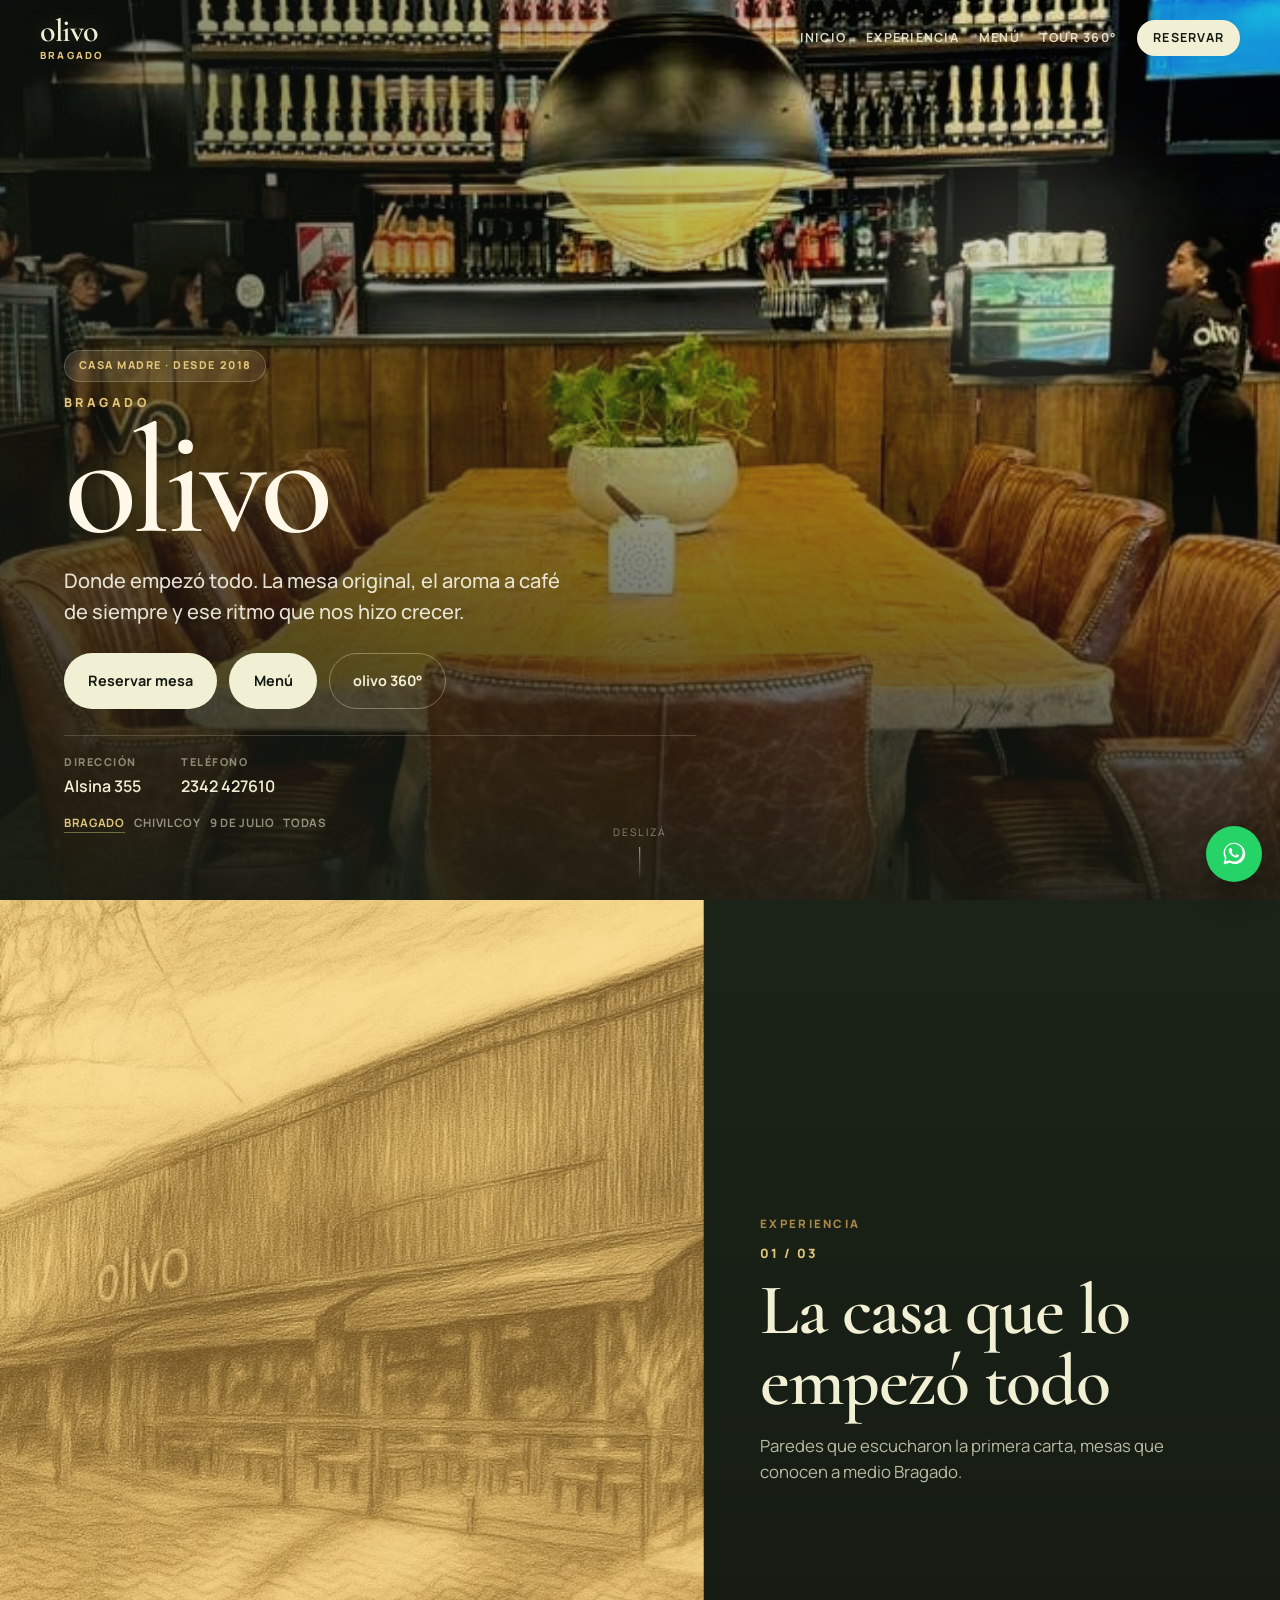
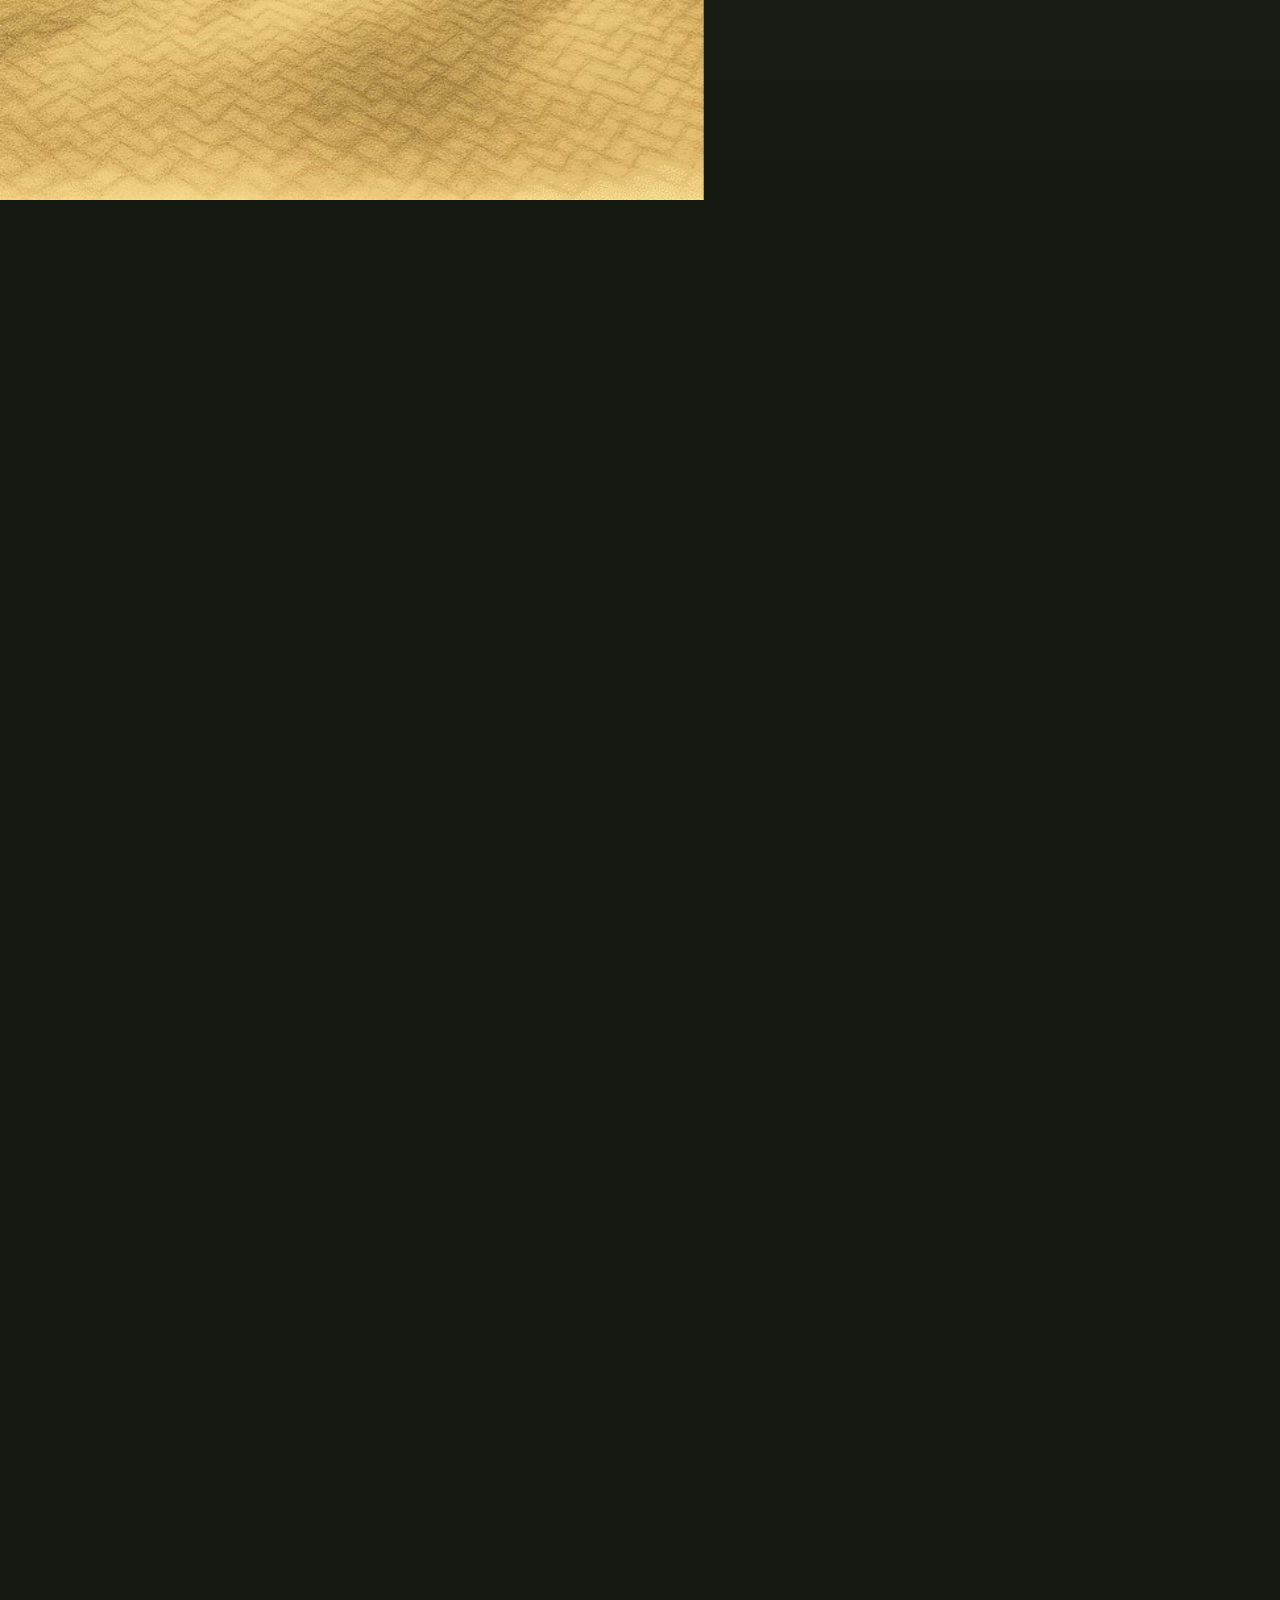
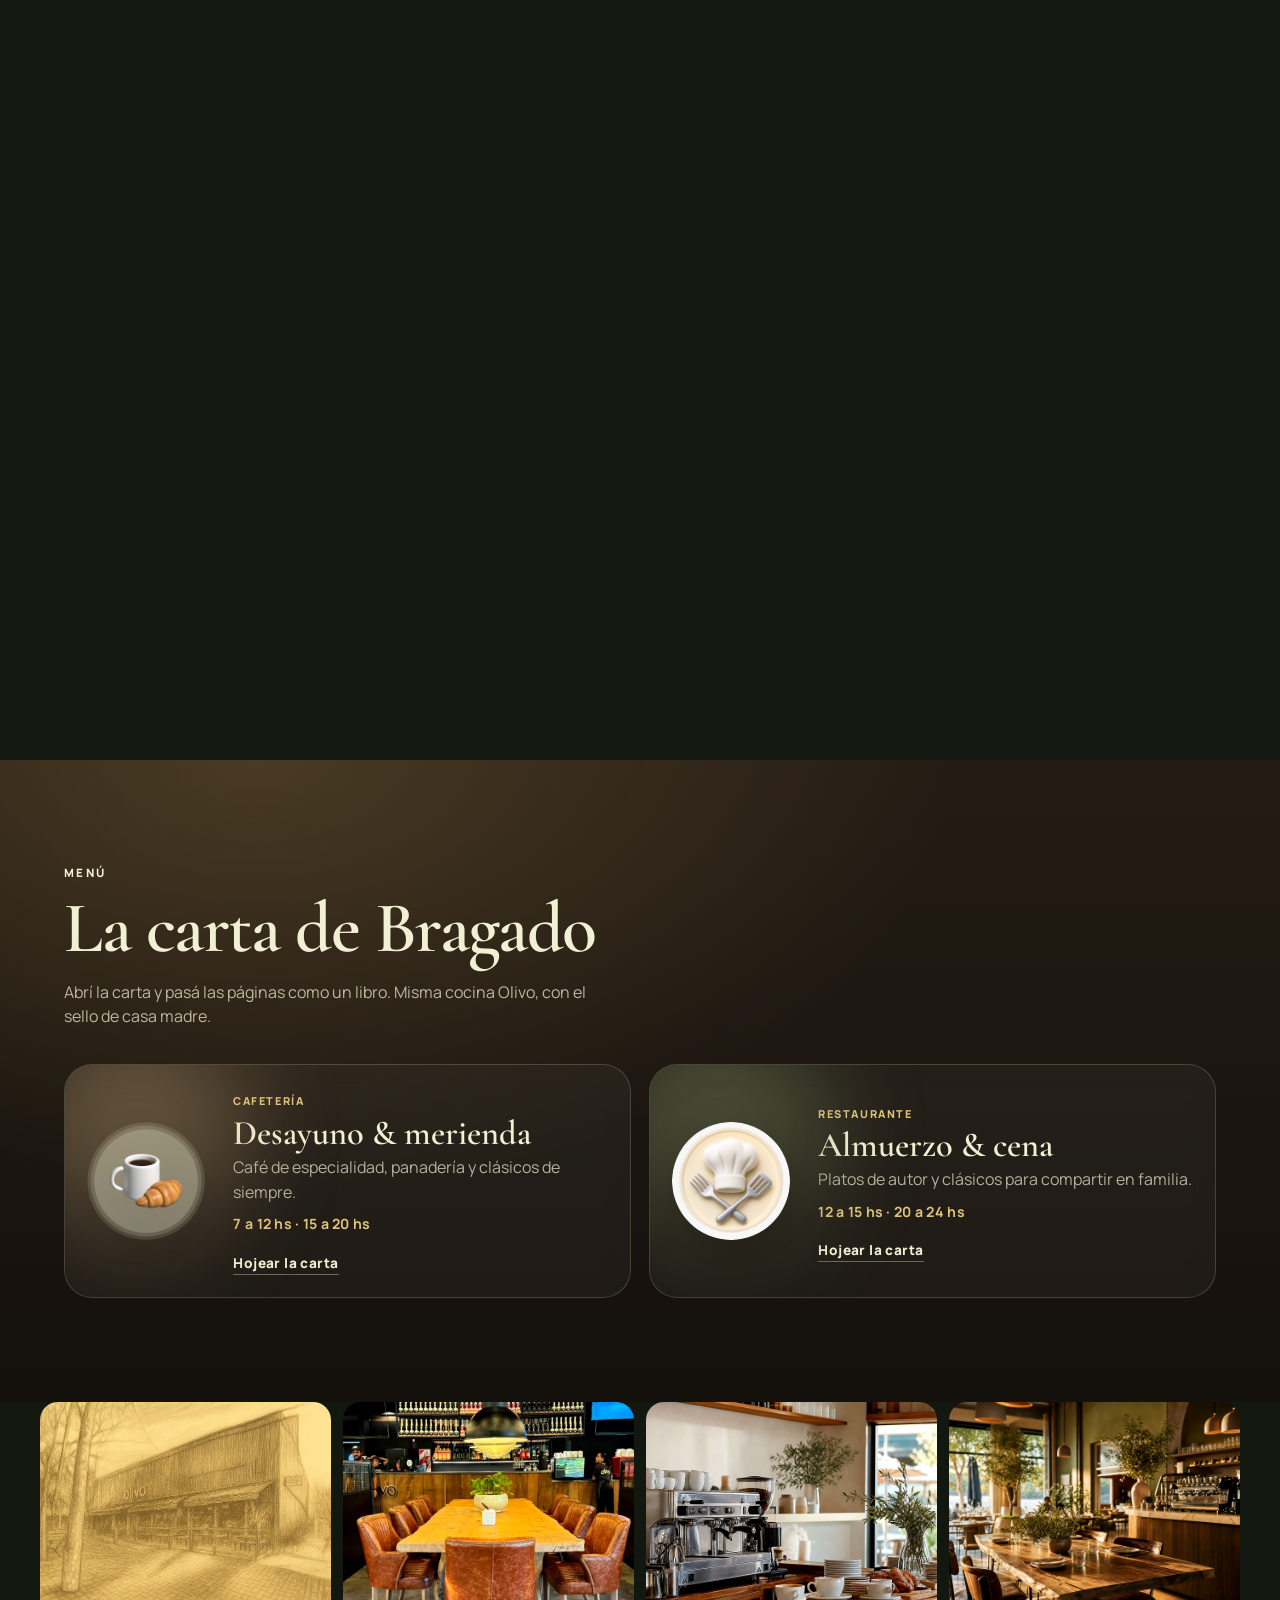
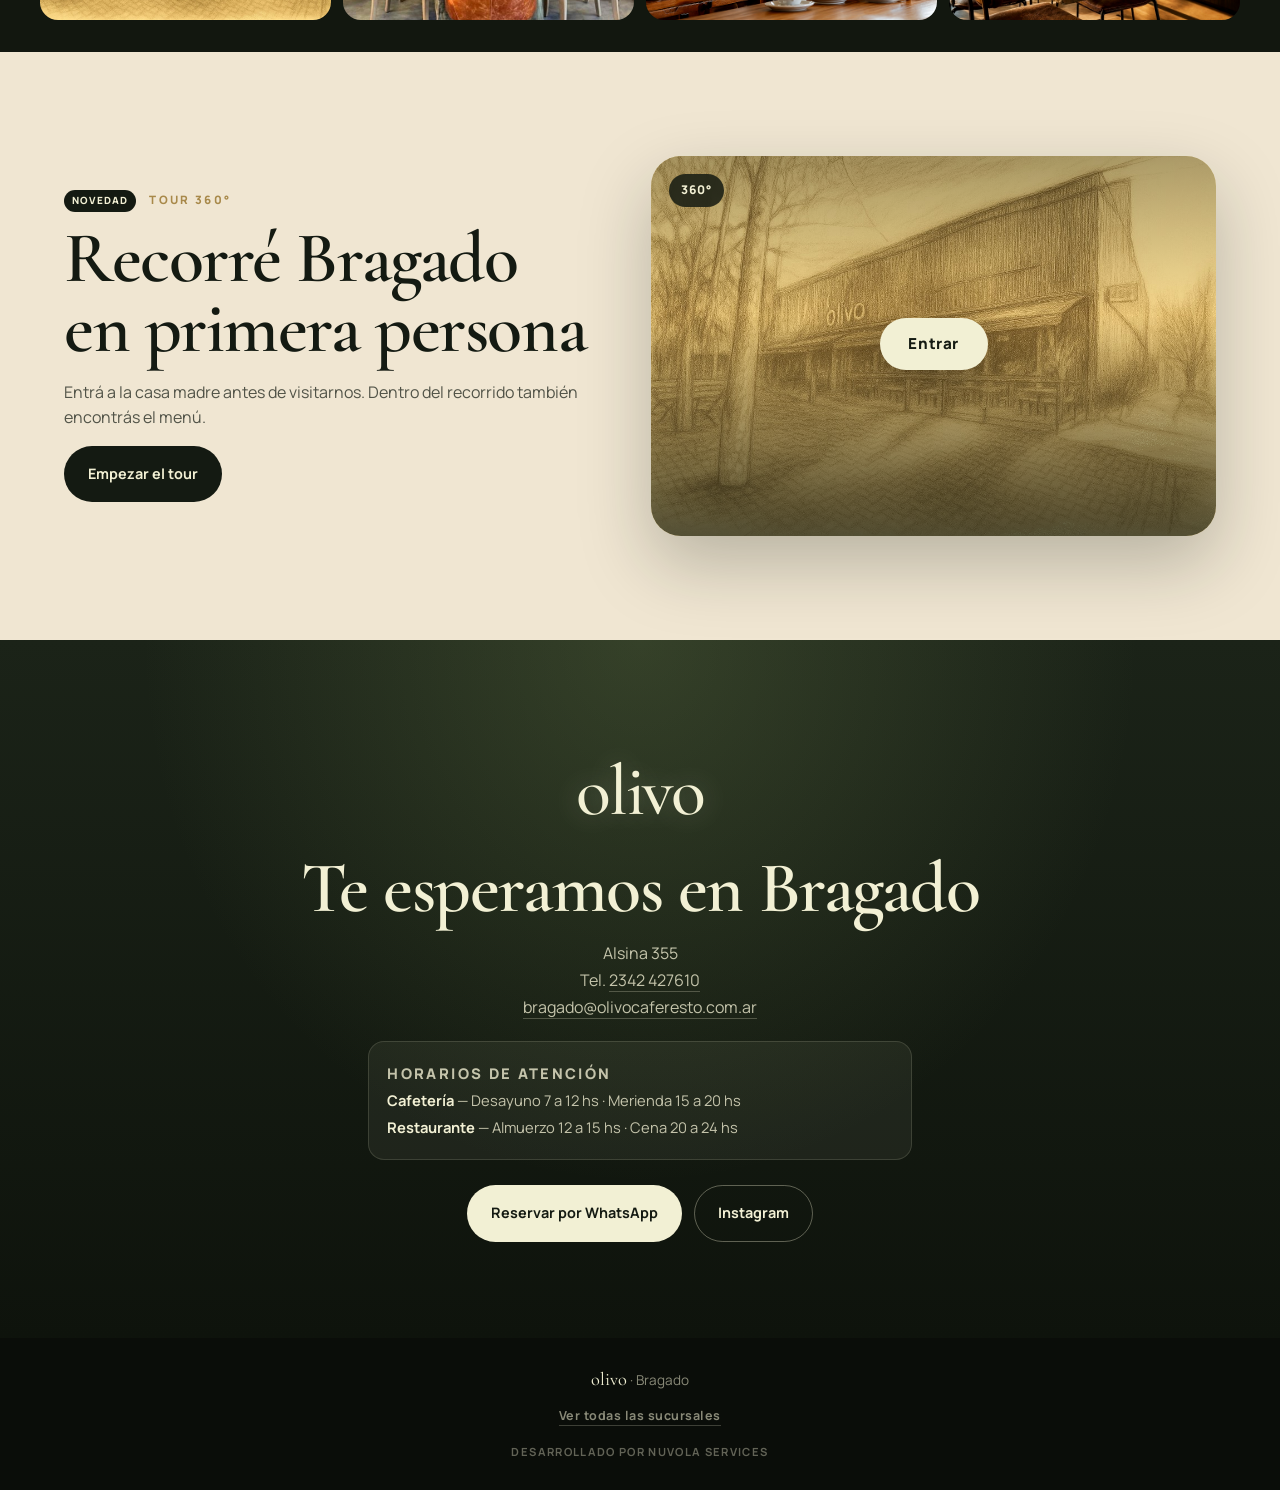
==== bragado/index.html @ ecdef757 "Fix menu loader and add multi-branch hub with distinct landings. Co-authored-by: Cursor <cursoragent" ====
<!DOCTYPE html>
<html lang="es">
<head>
  <meta charset="UTF-8" />
  <meta name="viewport" content="width=device-width, initial-scale=1.0" />
  <title>Olivo Café Resto · Bragado</title>
  <meta name="description" content="Olivo Café Resto en Bragado. Alsina 355. Donde empezó todo. Reservá tu mesa y conocé el local." />
  <meta name="theme-color" content="#14100c" />
  <link rel="icon" type="image/svg+xml" href="../assets/img/logo.svg" />
  <link rel="preconnect" href="https://fonts.googleapis.com" />
  <link rel="preconnect" href="https://fonts.gstatic.com" crossorigin />
  <link href="https://fonts.googleapis.com/css2?family=Cormorant+Garamond:ital,wght@0,500;0,600;0,700;1,500&family=Manrope:wght@400;500;600;700;800&display=swap" rel="stylesheet" />
  <link rel="stylesheet" href="../assets/css/styles.css" />
  <link rel="stylesheet" href="../assets/css/branch.css" />
</head>
<body class="theme-bragado">
  <div class="progress" id="scrollProgress" aria-hidden="true"><span></span></div>

  <header class="site-header" id="siteHeader">
    <a class="brand" href="#inicio" aria-label="Olivo Bragado">
      <span class="brand__word">olivo</span>
      <span class="brand__sub">Bragado</span>
    </a>
    <button class="nav-toggle" id="navToggle" type="button" aria-label="Abrir menú" aria-expanded="false">
      <span></span><span></span><span></span>
    </button>
    <nav class="site-nav" id="siteNav" aria-label="Principal">
      <a href="#inicio">Inicio</a>
      <a href="#experiencia">Experiencia</a>
      <a href="#menu">Menú</a>
      <a href="../vr/?autostart=1">Tour 360°</a>
      <a class="nav-cta" href="#reserva">Reservar</a>
    </nav>
  </header>

  <main>
    <section class="hero" id="inicio">
      <div class="hero__stage" data-parallax-root>
        <div class="hero__media" data-depth="0.1">
          <img src="../assets/img/interior.jpg" alt="Interior de Olivo Bragado" width="1536" height="1024" />
        </div>
        <div class="hero__veil"></div>
        <div class="hero__orb hero__orb--1" data-depth="0.28" aria-hidden="true"></div>
      </div>

      <div class="hero__content">
        <p class="branch-chip reveal" data-reveal>Casa madre · desde 2018</p>
        <p class="hero__branch reveal" data-reveal>Bragado</p>
        <h1 class="hero__brand reveal" data-reveal>olivo</h1>
        <p class="hero__tagline reveal" data-reveal>
          Donde empezó todo. La mesa original, el aroma a café de siempre y ese ritmo que nos hizo crecer.
        </p>
        <div class="hero__actions reveal" data-reveal>
          <a class="btn btn--primary" href="#reserva">Reservar mesa</a>
          <a class="btn btn--primary" href="#menu">Menú</a>
          <a class="btn btn--ghost" href="../vr/?autostart=1">olivo 360°</a>
        </div>
        <dl class="hero__meta reveal" data-reveal>
          <div>
            <dt>Dirección</dt>
            <dd>Alsina 355</dd>
          </div>
          <div>
            <dt>Teléfono</dt>
            <dd><a href="tel:+542342427610">2342 427610</a></dd>
          </div>
        </dl>
        <div class="branch-bar reveal" data-reveal>
          <a class="is-current" href="./">Bragado</a>
          <a href="../chivilcoy/">Chivilcoy</a>
          <a href="../nuevedejulio/">9 de Julio</a>
          <a href="../multisucursal/">Todas</a>
        </div>
      </div>

      <div class="hero__hint" aria-hidden="true"><span>Deslizá</span><i></i></div>
    </section>

    <section class="story" id="experiencia" aria-label="La experiencia Olivo Bragado">
      <div class="story__sticky">
        <div class="story__visual">
          <img src="../assets/img/sucursal-1.jpg" alt="" class="story__img is-active" data-story-img data-slot="0" />
          <img src="../assets/img/exp-morning.jpg" alt="" class="story__img" data-story-img data-slot="1" />
          <img src="../assets/img/gallery-1.jpg" alt="" class="story__img" data-story-img data-slot="2" />
          <div class="story__shade"></div>
        </div>
        <div class="story__copy">
          <p class="eyebrow">Experiencia</p>
          <p class="story__index" data-story-index>01 / 03</p>
          <h2 data-story-title>La casa que lo empezó todo</h2>
          <p data-story-text>Paredes que escucharon la primera carta, mesas que conocen a medio Bragado.</p>
        </div>
      </div>

      <div class="story__panels">
        <article class="story__panel" data-story-panel
          data-title="La casa que lo empezó todo"
          data-text="Paredes que escucharon la primera carta, mesas que conocen a medio Bragado."
          data-index="01 / 03"
          data-img="0">
          <img src="../assets/img/sucursal-1.jpg" alt="Olivo Bragado" loading="lazy" />
          <div>
            <h3>La casa que lo empezó todo</h3>
            <p>Paredes que escucharon la primera carta, mesas que conocen a medio Bragado.</p>
          </div>
        </article>
        <article class="story__panel" data-story-panel
          data-title="Café de barrio, con alma"
          data-text="Desayunos que no apuran y una barra que siempre tiene lugar para una charla más."
          data-index="02 / 03"
          data-img="1">
          <img src="../assets/img/exp-morning.jpg" alt="Café en Bragado" loading="lazy" />
          <div>
            <h3>Café de barrio, con alma</h3>
            <p>Desayunos que no apuran y una barra que siempre tiene lugar para una charla más.</p>
          </div>
        </article>
        <article class="story__panel" data-story-panel
          data-title="Mesa larga los fines"
          data-text="Cuando llega el finde, Bragado se sienta: entradas para compartir, vino y sobremesa."
          data-index="03 / 03"
          data-img="2">
          <img src="../assets/img/gallery-1.jpg" alt="Mesa en Bragado" loading="lazy" />
          <div>
            <h3>Mesa larga los fines</h3>
            <p>Cuando llega el finde, Bragado se sienta: entradas para compartir, vino y sobremesa.</p>
          </div>
        </article>
      </div>
    </section>

    <section class="cartas reveal-scope" id="menu">
      <div class="cartas__intro reveal reveal--soft" data-reveal>
        <p class="eyebrow">Menú</p>
        <h2>La carta de Bragado</h2>
        <p>Abrí la carta y pasá las páginas como un libro. Misma cocina Olivo, con el sello de casa madre.</p>
      </div>

      <div class="cartas__stage">
        <a class="carta carta--cafe reveal reveal--lift" data-reveal href="../carta/?carta=cafeteria">
          <div class="carta__glow" aria-hidden="true"></div>
          <img class="carta__icon" src="../assets/icons/breakfast.png" alt="" width="140" height="140" />
          <div class="carta__body">
            <span class="carta__tag">Cafetería</span>
            <h3>Desayuno &amp; merienda</h3>
            <p>Café de especialidad, panadería y clásicos de siempre.</p>
            <p class="carta__hours">7 a 12 hs · 15 a 20 hs</p>
            <span class="carta__cta">Hojear la carta</span>
          </div>
        </a>

        <a class="carta carta--resto reveal reveal--lift" data-reveal href="../carta/?carta=restaurante">
          <div class="carta__glow" aria-hidden="true"></div>
          <img class="carta__icon carta__icon--round" src="../assets/icons/kitchen.png" alt="" width="140" height="140" />
          <div class="carta__body">
            <span class="carta__tag">Restaurante</span>
            <h3>Almuerzo &amp; cena</h3>
            <p>Platos de autor y clásicos para compartir en familia.</p>
            <p class="carta__hours">12 a 15 hs · 20 a 24 hs</p>
            <span class="carta__cta">Hojear la carta</span>
          </div>
        </a>
      </div>
    </section>

    <section class="gallery reveal reveal-scope" data-reveal aria-label="Ambientes Bragado">
      <div class="gallery__rail">
        <figure data-reveal-child><img src="../assets/img/sucursal-1.jpg" alt="Fachada Bragado" loading="lazy" /></figure>
        <figure data-reveal-child><img src="../assets/img/interior.jpg" alt="Salón Bragado" loading="lazy" /></figure>
        <figure data-reveal-child><img src="../assets/img/exp-morning.jpg" alt="Barra de café" loading="lazy" /></figure>
        <figure data-reveal-child><img src="../assets/img/gallery-1.jpg" alt="Detalle de mesa" loading="lazy" /></figure>
      </div>
    </section>

    <section class="portal reveal-scope" id="tour" aria-labelledby="portal-title">
      <div class="portal__rail">
        <div class="portal__panel reveal reveal--soft" data-reveal>
          <p class="eyebrow"><span class="eyebrow__new">Novedad</span> Tour 360°</p>
          <h2 id="portal-title">Recorré Bragado<br />en primera persona</h2>
          <p>
            Entrá a la casa madre antes de visitarnos. Dentro del recorrido también encontrás el menú.
          </p>
          <a class="btn btn--dark" href="../vr/?autostart=1">Empezar el tour</a>
        </div>

        <a class="portal__screen reveal reveal--lift" data-reveal href="../vr/?autostart=1" aria-label="Recorrer Bragado en 360">
          <img src="../assets/img/sucursal-1.jpg" alt="" />
          <div class="portal__overlay">
            <span class="portal__badge">360°</span>
            <span class="portal__play">Entrar</span>
          </div>
        </a>
      </div>
    </section>

    <section class="contact reveal-scope" id="reserva">
      <div class="contact__inner reveal reveal--lift" data-reveal>
        <p class="contact__brand">olivo</p>
        <h2>Te esperamos en Bragado</h2>
        <p class="contact__addr">
          Alsina 355<br />
          Tel. <a href="tel:+542342427610">2342 427610</a><br />
          <a href="mailto:bragado@olivocaferesto.com.ar">bragado@olivocaferesto.com.ar</a>
        </p>
        <div class="contact__hours">
          <p class="contact__hours-title">Horarios de atención</p>
          <p><strong>Cafetería</strong> — Desayuno 7 a 12 hs · Merienda 15 a 20 hs</p>
          <p><strong>Restaurante</strong> — Almuerzo 12 a 15 hs · Cena 20 a 24 hs</p>
        </div>
        <div class="contact__actions">
          <a class="btn btn--primary" href="https://wa.me/5492342427610?text=Hola%20Olivo%20Bragado%2C%20quiero%20consultar%20por%20una%20reserva" target="_blank" rel="noopener">Reservar por WhatsApp</a>
          <a class="btn btn--ghost" href="https://www.instagram.com/olivo_cafe_resto" target="_blank" rel="noopener">Instagram</a>
        </div>
      </div>
    </section>
  </main>

  <footer class="site-footer">
    <p><span class="site-footer__brand">olivo</span> · Bragado</p>
    <p><a class="site-footer__link" href="../multisucursal/">Ver todas las sucursales</a></p>
    <a class="site-footer__credit" href="https://www.nuvola.services" target="_blank" rel="noopener noreferrer">
      DESARROLLADO POR NUVOLA SERVICES
    </a>
  </footer>

  <a class="wa-float" href="https://wa.me/5492342427610?text=Hola%20Olivo%20Bragado%2C%20quiero%20consultar%20por%20una%20reserva" target="_blank" rel="noopener" aria-label="WhatsApp">
    <svg viewBox="0 0 32 32" aria-hidden="true"><path fill="currentColor" d="M16.1 3C9.5 3 4.1 8.3 4.1 14.9c0 2.1.6 4.1 1.6 5.9L4 28l7.4-1.9c1.7.9 3.6 1.4 5.6 1.4 6.6 0 11.9-5.3 11.9-11.9S22.7 3 16.1 3zm0 21.7c-1.8 0-3.5-.5-5-1.3l-.4-.2-4.4 1.1 1.2-4.3-.2-.4c-1-1.6-1.5-3.4-1.5-5.3 0-5.5 4.5-9.9 10-9.9s10 4.4 10 9.9-4.4 10.4-9.7 10.4zm5.5-7.4c-.3-.1-1.8-.9-2.1-1-.3-.1-.5-.2-.7.1-.2.3-.8 1-.9 1.2-.2.2-.3.2-.6.1-.3-.1-1.3-.5-2.4-1.5-.9-.8-1.5-1.8-1.7-2.1-.2-.3 0-.5.1-.6.1-.1.3-.3.4-.5.1-.2.2-.3.3-.5.1-.2 0-.4 0-.5 0-.1-.7-1.7-1-2.3-.2-.6-.5-.5-.7-.5h-.6c-.2 0-.5.1-.8.4-.3.3-1 1-1 2.4s1 2.8 1.2 3c.1.2 2 3.1 4.9 4.3.7.3 1.2.5 1.6.6.7.2 1.3.2 1.8.1.5-.1 1.8-.7 2-1.4.2-.7.2-1.3.2-1.4 0-.2-.2-.3-.5-.4z"/></svg>
  </a>

  <script src="../assets/js/main.js" defer></script>
</body>
</html>
---- assets/css/styles.css ----
:root {
  --olive-deep: #141a12;
  --olive-mid: #2a3524;
  --olive-leaf: #7a8f55;
  --sand: #f2f0d4;
  --sand-soft: #f7f4e6;
  --gold: #d4c97a;
  --ink: #10150e;
  --glow: rgba(242, 240, 212, 0.42);
  --font-display: "Cormorant Garamond", Georgia, serif;
  --font-ui: "Manrope", system-ui, sans-serif;
  --ease: cubic-bezier(0.22, 1, 0.36, 1);
  --header-h: 76px;
}

*, *::before, *::after { box-sizing: border-box; }
html { scroll-behavior: smooth; }

body {
  margin: 0;
  font-family: var(--font-ui);
  color: var(--ink);
  background: var(--olive-deep);
  line-height: 1.55;
  overflow-x: clip;
  -webkit-font-smoothing: antialiased;
}

img { max-width: 100%; display: block; }
a { color: inherit; text-decoration: none; }

.eyebrow {
  margin: 0 0 0.7rem;
  font-size: 0.72rem;
  font-weight: 800;
  letter-spacing: 0.2em;
  text-transform: uppercase;
  color: var(--olive-leaf);
}

h2 {
  margin: 0 0 1rem;
  font-family: var(--font-display);
  font-weight: 600;
  font-size: clamp(2.5rem, 6vw, 4.5rem);
  line-height: 0.98;
  letter-spacing: -0.02em;
}

.progress {
  position: fixed; top: 0; left: 0; right: 0;
  height: 3px; z-index: 70; pointer-events: none;
}
.progress span {
  display: block; height: 100%; width: 0%;
  background: linear-gradient(90deg, var(--sand), var(--gold), var(--olive-leaf));
}

/* Header */
.site-header {
  position: fixed; inset: 0 0 auto; z-index: 60;
  display: flex; align-items: center; justify-content: space-between;
  height: var(--header-h);
  padding: 0 clamp(1rem, 4vw, 2.5rem);
  background: transparent;
  transition: background .35s var(--ease), backdrop-filter .35s var(--ease), box-shadow .35s var(--ease);
}
.site-header.is-scrolled {
  background: rgba(20, 26, 18, 0.82);
  backdrop-filter: blur(18px);
  box-shadow: 0 12px 40px rgba(0,0,0,.28);
}

.brand {
  display: flex;
  flex-direction: column;
  line-height: 1;
  gap: 0.2rem;
}
.brand__word {
  font-family: var(--font-display);
  font-size: 2rem;
  font-weight: 600;
  letter-spacing: -0.03em;
  color: var(--sand);
  text-shadow: 0 0 24px rgba(242, 240, 212, 0.35);
}
.brand__sub {
  font-size: 0.62rem;
  font-weight: 800;
  letter-spacing: 0.22em;
  text-transform: uppercase;
  color: var(--gold);
}

.brand__logo {
  height: 52px;
  width: auto;
  filter: drop-shadow(0 2px 10px rgba(0,0,0,.35));
}

.site-nav { display: flex; align-items: center; gap: 1.25rem; }
.site-nav a {
  font-size: .78rem; font-weight: 700; letter-spacing: .1em;
  text-transform: uppercase; color: var(--sand); opacity: .88;
  transition: opacity .2s;
}
.site-nav a:hover { opacity: 1; }
.nav-cta {
  padding: .55rem 1rem !important;
  border-radius: 999px;
  background: var(--sand);
  color: var(--olive-deep) !important;
  opacity: 1 !important;
}
.nav-cta:hover { background: #fff6d8; }

.nav-toggle {
  display: none; width: 42px; height: 42px; border: 0; background: transparent;
  cursor: pointer; flex-direction: column; justify-content: center; gap: 6px; padding: 0;
}
.nav-toggle span { display: block; height: 2px; width: 22px; background: var(--sand); margin-inline: auto; }

/* Buttons */
.btn {
  display: inline-flex; align-items: center; justify-content: center;
  gap: .5rem; padding: 1rem 1.45rem; border-radius: 999px;
  font-family: var(--font-ui); font-size: .9rem; font-weight: 700;
  border: 1px solid transparent;
  transition: transform .3s var(--ease), background .3s, border-color .3s, color .3s;
}
.btn:hover { transform: translateY(-3px); }
.btn--primary { background: var(--sand); color: var(--olive-deep); }
.btn--primary:hover { background: #fff8df; }
.btn--dark { background: var(--olive-deep); color: var(--sand); }
.btn--dark:hover { background: #1f291c; }
.btn--ghost {
  background: transparent; color: var(--sand);
  border-color: rgba(242, 240, 212, .35);
}
.btn--ghost:hover { background: rgba(242, 240, 212, .1); }

/* 3D rise-from-bottom reveals */
.reveal-scope {
  perspective: 1200px;
  perspective-origin: 50% 80%;
}

.reveal {
  opacity: 0;
  transform: translate3d(0, 64px, -40px) rotateX(12deg) scale(0.96);
  transform-origin: center bottom;
  transform-style: preserve-3d;
  transition:
    opacity 0.85s var(--ease),
    transform 0.95s var(--ease);
  transition-delay: var(--reveal-delay, 0ms);
  will-change: opacity, transform;
}

.reveal.is-in {
  opacity: 1;
  transform: translate3d(0, 0, 0) rotateX(0deg) scale(1);
}

.reveal--soft {
  transform: translate3d(0, 40px, -20px) rotateX(8deg);
}

.reveal--lift {
  transform: translate3d(0, 80px, -60px) rotateX(16deg) scale(0.94);
}

.gallery__rail figure {
  opacity: 0;
  transform: translate3d(0, 48px, -30px) rotateX(10deg);
  transform-origin: center bottom;
  transition:
    opacity 0.7s var(--ease),
    transform 0.85s var(--ease);
  transition-delay: var(--reveal-delay, 0ms);
}

.gallery.is-in .gallery__rail figure,
.gallery__rail figure.is-in {
  opacity: 1;
  transform: translate3d(0, 0, 0) rotateX(0);
}

/* Hero */
.hero {
  position: relative; min-height: 100svh;
  display: grid; align-items: end; color: var(--sand);
}
.hero__stage { position: absolute; inset: 0; overflow: hidden; }
.hero__media { position: absolute; inset: -6%; will-change: transform; }
.hero__media img {
  width: 100%; height: 100%; object-fit: cover;
  object-position: center 40%;
  filter: none;
}
.hero__veil {
  position: absolute; inset: 0;
  background:
    linear-gradient(180deg, rgba(20,26,18,.08) 0%, rgba(20,26,18,.22) 45%, rgba(20,26,18,.88) 100%),
    linear-gradient(90deg, rgba(20,26,18,.55) 0%, rgba(20,26,18,.15) 55%, transparent 100%);
}
.hero__brand {
  margin: 0;
  font-family: var(--font-display);
  font-size: clamp(5.2rem, 17vw, 9.5rem);
  font-weight: 500; line-height: .86; letter-spacing: -.04em;
  color: #fff8e8;
  text-shadow: 0 2px 24px rgba(0,0,0,.55), 0 0 48px var(--glow);
  animation: brandBreath 4s ease-in-out infinite alternate;
}
.hero__grain { display: none; }
.hero__orb {
  position: absolute; border-radius: 50%; filter: blur(48px); pointer-events: none; will-change: transform;
}
.hero__orb--1 { width: 260px; height: 260px; right: 10%; top: 16%; background: rgba(242,240,212,.16); }
.hero__orb--2 { width: 180px; height: 180px; left: 8%; bottom: 24%; background: rgba(122,143,85,.2); }

.hero__content {
  position: relative; z-index: 2;
  padding: clamp(5.5rem, 12vh, 8rem) clamp(1.25rem, 5vw, 4rem) 4.2rem;
  max-width: 760px;
}
.hero__branch {
  margin: 0 0 .35rem;
  font-size: .78rem; font-weight: 800; letter-spacing: .28em; text-transform: uppercase;
  color: var(--gold);
}
.hero__tagline {
  margin: 1rem 0 1.6rem;
  max-width: 32rem;
  font-size: clamp(1.05rem, 2.1vw, 1.25rem);
  color: rgba(247,245,232,.9);
  font-weight: 500;
}
.hero__actions { display: flex; flex-wrap: wrap; gap: .75rem; margin-bottom: 1.6rem; }
.hero__meta {
  display: flex; flex-wrap: wrap; gap: 1.5rem 2.5rem;
  margin: 0; padding-top: 1.1rem;
  border-top: 1px solid rgba(242,240,212,.18);
}
.hero__meta dt {
  font-size: .68rem; font-weight: 800; letter-spacing: .14em;
  text-transform: uppercase; color: rgba(242,240,212,.5); margin-bottom: .2rem;
}
.hero__meta dd { margin: 0; font-weight: 600; color: var(--sand); }
.hero__meta a:hover { color: var(--gold); }

.hero__hint {
  position: absolute; bottom: 1.2rem; left: 50%; transform: translateX(-50%);
  display: flex; flex-direction: column; align-items: center; gap: .4rem;
  font-size: .65rem; letter-spacing: .2em; text-transform: uppercase;
  color: rgba(242,240,212,.5); z-index: 2;
}
.hero__hint i {
  width: 1px; height: 34px;
  background: linear-gradient(180deg, rgba(242,240,212,.7), transparent);
  animation: drip 1.8s var(--ease) infinite;
}

/* Story */
.story { position: relative; background: var(--olive-deep); color: var(--sand); }
.story__sticky {
  position: sticky; top: 0; height: 100svh;
  display: grid; grid-template-columns: 1.1fr .9fr; overflow: hidden;
}
.story__visual { position: relative; overflow: hidden; min-height: 100%; }
.story__visual::before {
  content: "";
  display: block;
  padding-bottom: 0;
}
.story__img {
  position: absolute;
  inset: 0;
  width: 100%; height: 100%; object-fit: cover;
  transform: scale(1.08);
  opacity: 0;
  transition: opacity 0.55s var(--ease), transform 1.1s var(--ease);
  will-change: opacity, transform;
}
.story__img.is-active {
  opacity: 1;
  transform: scale(1);
  z-index: 1;
}
.story__shade {
  position: absolute; inset: 0;
  background: linear-gradient(90deg, transparent 35%, rgba(20,26,18,.62) 100%);
}
.story__copy {
  display: flex; flex-direction: column; justify-content: center;
  padding: clamp(1.5rem, 5vw, 3.5rem);
  background: linear-gradient(180deg, #1b2318, var(--olive-deep));
}
.story__index {
  margin: 0 0 .7rem; font-size: .8rem; font-weight: 800;
  letter-spacing: .16em; color: var(--gold);
}
.story__copy h2 { color: var(--sand); }
.story__copy p:last-child {
  margin: 0; max-width: 28rem; color: rgba(242,240,212,.74); font-size: 1.05rem;
}
.story__copy.is-swap h2,
.story__copy.is-swap p:last-child { opacity: 0; transform: translateY(10px); }
.story__copy h2,
.story__copy p:last-child { transition: opacity .3s var(--ease), transform .3s var(--ease); }
.story__panels {
  height: 240vh;
}
.story__panel {
  /* desktop: only used as scroll markers / data source */
  position: absolute;
  width: 1px; height: 1px;
  overflow: hidden;
  clip: rect(0 0 0 0);
}

/* Cartas */
.cartas {
  padding: clamp(4rem, 9vw, 6.5rem) clamp(1.25rem, 5vw, 4rem);
  background:
    radial-gradient(ellipse at 15% 0%, rgba(122,143,85,.22), transparent 48%),
    linear-gradient(180deg, #1c2419, #12170f);
  color: var(--sand);
}
.cartas__intro { max-width: 38rem; margin-bottom: 2.2rem; }
.cartas__intro .eyebrow, .cartas__intro h2 { color: var(--sand); }
.cartas__intro p { color: rgba(242,240,212,.72); max-width: 34rem; }

.cartas__stage {
  display: grid; grid-template-columns: 1fr 1fr; gap: 1.15rem; perspective: 1400px;
}
.carta {
  position: relative;
  display: grid; grid-template-columns: 130px 1fr; gap: 1rem; align-items: center;
  min-height: 210px; padding: 1.4rem;
  border-radius: 28px;
  border: 1px solid rgba(242,240,212,.18);
  background: rgba(255,255,255,.04);
  backdrop-filter: blur(12px);
  overflow: hidden; transform-style: preserve-3d;
  transition: transform .45s var(--ease), border-color .3s, background .3s;
}
.carta:hover {
  border-color: rgba(242,240,212,.42);
  background: rgba(255,255,255,.07);
}
.carta__glow {
  position: absolute; width: 220px; height: 220px; border-radius: 50%;
  filter: blur(50px); opacity: .38; left: -40px; top: -40px; pointer-events: none;
}
.carta--cafe .carta__glow { background: #c4a574; }
.carta--resto .carta__glow { background: #8fa06a; }
.carta__icon {
  width: 118px; height: auto;
  filter: drop-shadow(0 16px 28px rgba(0,0,0,.45));
  transform: translateZ(40px);
  animation: floaty 4.4s ease-in-out infinite;
}
.carta__icon--round {
  width: 118px;
  height: 118px;
  object-fit: cover;
  border-radius: 50%;
  background: rgba(242, 240, 212, 0.12);
}
.carta:hover .carta__icon { transform: translateZ(55px) scale(1.05); }
.carta__tag {
  display: inline-block; margin-bottom: .35rem;
  font-size: .68rem; font-weight: 800; letter-spacing: .14em;
  text-transform: uppercase; color: var(--gold);
}
.carta h3 {
  margin: 0 0 .3rem; font-family: var(--font-display);
  font-size: 2.15rem; font-weight: 600; line-height: 1;
}
.carta p { margin: 0 0 .55rem; color: rgba(242,240,212,.7); }
.carta__hours {
  margin: 0 0 0.9rem !important;
  font-size: 0.88rem;
  font-weight: 700;
  color: var(--gold) !important;
  letter-spacing: 0.02em;
}
.carta__cta {
  font-size: .85rem; font-weight: 800; letter-spacing: .03em;
  color: var(--sand);
  border-bottom: 1px solid rgba(242,240,212,.35);
  padding-bottom: 2px;
}

/* Gallery */
.gallery {
  padding: 0 0 clamp(1rem, 3vw, 2rem);
  background: #12170f;
  overflow: hidden;
}
.gallery__rail {
  display: grid;
  grid-auto-flow: column;
  grid-auto-columns: minmax(260px, 28vw);
  gap: .75rem;
  padding: 0 clamp(1rem, 4vw, 2.5rem);
  overflow-x: auto;
  scroll-snap-type: x mandatory;
  scrollbar-width: none;
}
.gallery__rail::-webkit-scrollbar { display: none; }
.gallery figure {
  margin: 0; scroll-snap-align: start;
  border-radius: 18px; overflow: hidden;
  aspect-ratio: 4/3;
}
.gallery img {
  width: 100%; height: 100%; object-fit: cover;
  filter: saturate(1.05) contrast(1.04);
  transition: transform .7s var(--ease);
}
.gallery figure:hover img { transform: scale(1.05); }

/* Horarios */
.horarios {
  padding: clamp(3.5rem, 8vw, 5.5rem) clamp(1.25rem, 5vw, 4rem);
  background: var(--sand-soft);
  color: var(--olive-deep);
}
.horarios .eyebrow { color: var(--olive-leaf); }
.horarios h2 { color: var(--olive-deep); }
.horarios__inner {
  max-width: 980px;
  margin: 0 auto;
  display: grid;
  grid-template-columns: 0.9fr 1.1fr;
  gap: clamp(1.5rem, 4vw, 3rem);
  align-items: center;
}
.horarios__intro p:last-child {
  margin: 0;
  color: rgba(20, 26, 18, 0.7);
  max-width: 28rem;
}
.horarios__grid {
  display: grid;
  grid-template-columns: 1fr 1fr;
  gap: 1rem;
}
.horario-card {
  padding: 1.4rem 1.3rem;
  border-radius: 22px;
  background: #fff;
  border: 1px solid rgba(20, 26, 18, 0.08);
  box-shadow: 0 12px 32px rgba(20, 26, 18, 0.06);
}
.horario-card__icon {
  display: block;
  width: 72px;
  height: 72px;
  object-fit: contain;
  margin: 0 0 0.85rem;
  filter: drop-shadow(0 8px 16px rgba(20, 26, 18, 0.12));
}
.horario-card:last-child .horario-card__icon {
  border-radius: 50%;
  object-fit: cover;
  background: rgba(47, 61, 40, 0.06);
}
.horario-card__label {
  margin: 0 0 0.85rem;
  font-size: 0.7rem;
  font-weight: 800;
  letter-spacing: 0.16em;
  text-transform: uppercase;
  color: var(--olive-leaf);
}
.horario-card h3 {
  margin: 0 0 0.2rem;
  font-family: var(--font-display);
  font-size: 1.45rem;
  font-weight: 600;
  color: var(--olive-deep);
}
.horario-card h3 + .horario-card__time + h3 {
  margin-top: 1rem;
}
.horario-card__time {
  margin: 0;
  font-size: 1.05rem;
  font-weight: 700;
  color: rgba(20, 26, 18, 0.72);
}

.eyebrow__new {
  display: inline-block;
  margin-right: 0.55rem;
  padding: 0.2rem 0.5rem;
  border-radius: 999px;
  background: var(--olive-deep);
  color: var(--sand);
  font-size: 0.62rem;
  letter-spacing: 0.12em;
}

/* Portal */
.portal {
  padding: clamp(4rem, 9vw, 6.5rem) clamp(1.25rem, 5vw, 4rem);
  background: #ebe6d4;
  color: var(--olive-deep);
}
.portal .eyebrow { color: var(--olive-leaf); }
.portal h2 { color: var(--olive-deep); }
.portal__rail {
  display: grid; grid-template-columns: 1fr 1.05fr;
  gap: clamp(1.5rem, 4vw, 3rem); align-items: center;
}
.portal__panel p { color: rgba(20,26,18,.72); max-width: 34rem; }
.portal__list {
  margin: 1rem 0 1.4rem; padding: 0; list-style: none;
  display: grid; gap: .55rem;
}
.portal__list li {
  position: relative; padding-left: 1.2rem;
  font-weight: 600; color: rgba(20,26,18,.82);
}
.portal__list li::before {
  content: ""; position: absolute; left: 0; top: .55em;
  width: .45rem; height: .45rem; border-radius: 50%; background: var(--olive-leaf);
}

.portal__screen {
  position: relative; display: block; border-radius: 30px; overflow: hidden;
  min-height: 360px;
  box-shadow: 0 28px 70px rgba(20,26,18,.25);
  transform: perspective(1200px) rotateY(-5deg) rotateX(2deg);
  transition: transform .6s var(--ease);
}
.portal__screen:hover { transform: perspective(1200px) rotateY(0) rotateX(0) scale(1.01); }
.portal__screen img { width: 100%; height: 100%; min-height: 380px; object-fit: cover; }
.portal__overlay {
  position: absolute;
  inset: 0;
  display: flex;
  flex-direction: column;
  align-items: flex-start;
  justify-content: space-between;
  padding: 1.1rem;
  background:
    linear-gradient(180deg, rgba(20,26,18,.35) 0%, transparent 42%, rgba(20,26,18,.72) 100%);
}
.portal__badge {
  background: rgba(20,26,18,.85);
  color: var(--sand);
  font-size: .75rem; font-weight: 800; letter-spacing: .1em;
  padding: .45rem .75rem; border-radius: 999px;
  backdrop-filter: blur(8px);
}
.portal__play {
  align-self: center;
  margin-bottom: 28%;
  display: inline-flex;
  align-items: center;
  justify-content: center;
  min-width: 108px;
  padding: .9rem 1.4rem;
  border-radius: 999px;
  background: var(--sand);
  color: var(--olive-deep);
  font-size: .95rem;
  font-weight: 800;
  letter-spacing: .04em;
  box-shadow: 0 14px 40px rgba(0,0,0,.35);
  transition: transform .3s var(--ease);
}
.portal__screen:hover .portal__play { transform: scale(1.05); }

/* Contact */
.contact {
  padding: clamp(4rem, 9vw, 6rem) clamp(1.25rem, 5vw, 4rem);
  background:
    radial-gradient(ellipse at 50% 0%, rgba(122,143,85,.28), transparent 55%),
    linear-gradient(180deg, #1b2318, #0e130c);
  color: var(--sand); text-align: center;
}
.contact__logo { display: none; }
.contact__brand {
  margin: 0 0 0.35rem;
  font-family: var(--font-display);
  font-size: clamp(3rem, 8vw, 4.5rem);
  font-weight: 500;
  letter-spacing: -0.03em;
  color: var(--sand);
  text-shadow: 0 0 30px rgba(242, 240, 212, 0.3);
}
.contact h2 { color: var(--sand); }
.contact__addr {
  margin: 0 0 1.25rem; color: rgba(242,240,212,.78); line-height: 1.7;
}
.contact__addr a { border-bottom: 1px solid rgba(242,240,212,.25); }
.contact__addr a:hover { color: var(--gold); }
.contact__hours {
  max-width: 34rem;
  margin: 0 auto 1.6rem;
  padding: 1rem 1.15rem;
  border-radius: 16px;
  background: rgba(242, 240, 212, 0.06);
  border: 1px solid rgba(242, 240, 212, 0.14);
  text-align: left;
}
.contact__hours-title {
  margin: 0 0 0.55rem;
  font-size: 0.7rem;
  font-weight: 800;
  letter-spacing: 0.16em;
  text-transform: uppercase;
  color: var(--gold);
}
.contact__hours p {
  margin: 0.25rem 0;
  color: rgba(242, 240, 212, 0.78);
  font-size: 0.92rem;
}
.contact__hours strong { color: var(--sand); font-weight: 700; }
.contact__actions {
  display: flex; flex-wrap: wrap; justify-content: center; gap: .75rem;
}

.site-footer {
  padding: 1.5rem clamp(1.25rem, 5vw, 4rem) 1.75rem;
  background: #0a0d09; color: rgba(242,240,212,.55);
  text-align: center; font-size: .85rem;
}
.site-footer p { margin: .2rem 0; }
.site-footer__brand {
  font-family: var(--font-display); font-size: 1.15rem; color: var(--sand);
}
.site-footer__link {
  display: inline-block;
  margin-top: 0.55rem;
  font-size: 0.78rem;
  font-weight: 700;
  letter-spacing: 0.04em;
  color: rgba(242, 240, 212, 0.55);
  border-bottom: 1px solid rgba(242, 240, 212, 0.22);
}
.site-footer__link:hover { color: var(--gold); border-bottom-color: var(--gold); }

.site-footer__credit {
  display: inline-block;
  margin-top: 0.85rem;
  font-size: 0.7rem;
  font-weight: 700;
  letter-spacing: 0.12em;
  text-transform: uppercase;
  color: rgba(242, 240, 212, 0.38);
  border-bottom: 1px solid transparent;
  transition: color 0.2s ease, border-color 0.2s ease;
}
.site-footer__credit:hover {
  color: rgba(242, 240, 212, 0.75);
  border-bottom-color: rgba(242, 240, 212, 0.35);
}

.wa-float {
  position: fixed; right: 1.1rem; bottom: 1.1rem; z-index: 55;
  width: 56px; height: 56px; border-radius: 50%;
  display: grid; place-items: center;
  background: #25d366; color: #fff;
  box-shadow: 0 12px 30px rgba(0,0,0,.3);
  transition: transform .25s var(--ease);
}
.wa-float:hover { transform: scale(1.06); }
.wa-float svg { width: 28px; height: 28px; }

@keyframes brandBreath {
  from { text-shadow: 0 0 22px rgba(242,240,212,.22); }
  to { text-shadow: 0 0 54px rgba(242,240,212,.55); }
}
@keyframes drip {
  0% { transform: scaleY(.3); opacity: 0; }
  40% { opacity: 1; }
  100% { transform: scaleY(1); opacity: 0; }
}
@keyframes floaty {
  0%, 100% { transform: translateY(0) rotate(-2deg); }
  50% { transform: translateY(-10px) rotate(2deg); }
}

@media (max-width: 960px) {
  .story__sticky,
  .cartas__stage,
  .portal__rail,
  .horarios__inner {
    grid-template-columns: 1fr;
  }

  .horarios__grid {
    grid-template-columns: 1fr;
  }

  .story {
    background: #12170f;
  }

  .story__sticky {
    height: auto;
    position: relative;
    display: block;
  }

  .story__visual {
    display: none;
  }

  .story__copy {
    display: none;
  }

  .story__panels {
    display: grid;
    position: relative;
    height: auto;
    gap: 1.25rem;
    padding: clamp(3rem, 8vw, 4.5rem) clamp(1.25rem, 5vw, 4rem);
  }

  .story__panel {
    position: static;
    width: auto; height: auto;
    overflow: visible;
    clip: auto;
    display: grid;
    gap: 0.85rem;
    color: var(--sand);
  }

  .story__panel img {
    width: 100%;
    aspect-ratio: 16 / 10;
    object-fit: cover;
    border-radius: 18px;
  }

  .story__panel h3 {
    margin: 0 0 0.35rem;
    font-family: var(--font-display);
    font-size: 1.7rem;
    font-weight: 600;
  }

  .story__panel p {
    margin: 0;
    color: rgba(242, 240, 212, 0.72);
  }

  .story__panel::before,
  .story__panel::after {
    content: none;
  }

  .carta { grid-template-columns: 100px 1fr; }
  .carta__icon { width: 88px; }
  .portal__screen { transform: none; min-height: 280px; }
  .portal__play { margin-bottom: 18%; }
  .nav-toggle { display: flex; }
  .site-nav {
    position: absolute; top: 100%; left: 0; right: 0;
    flex-direction: column; align-items: stretch; gap: 0;
    padding: .5rem 0 1rem;
    background: rgba(20,26,18,.96);
    border-bottom: 1px solid rgba(242,240,212,.12);
    opacity: 0; pointer-events: none; transform: translateY(-6px);
    transition: opacity .25s var(--ease), transform .25s var(--ease);
  }
  .site-nav.is-open { opacity: 1; pointer-events: auto; transform: none; }
  .site-nav a { padding: .85rem 1.25rem; }
  .nav-cta { margin: .4rem 1.25rem 0; text-align: center; }
}

@media (max-width: 600px) {
  .brand__logo { height: 44px; }
  .carta { grid-template-columns: 1fr; }
  .hero__meta { gap: 1rem 1.5rem; }
  .portal__play { margin-bottom: 22%; }
}

@media (prefers-reduced-motion: reduce) {
  *, *::before, *::after {
    animation: none !important; transition: none !important; scroll-behavior: auto !important;
  }
  .reveal,
  .reveal--soft,
  .reveal--lift,
  .gallery__rail figure {
    opacity: 1 !important;
    transform: none !important;
  }
}
---- assets/css/branch.css ----
/* Per-branch visual accents */
.theme-bragado {
  --olive-leaf: #a8894a;
  --gold: #e2c57a;
  --glow: rgba(226, 197, 122, 0.4);
}

.theme-bragado .hero__media img {
  object-position: center 45%;
  filter: saturate(1.08) contrast(1.06) sepia(0.12);
}

.theme-bragado .cartas {
  background:
    radial-gradient(ellipse at 20% 0%, rgba(168, 137, 74, 0.28), transparent 48%),
    linear-gradient(180deg, #241c14, #14100c);
}

.theme-bragado .portal {
  background: #f0e6d2;
}

.theme-nuevedejulio {
  --olive-leaf: #6f8fa8;
  --gold: #c9d4e0;
  --glow: rgba(201, 212, 224, 0.35);
}

.theme-nuevedejulio .hero__media img {
  object-position: center 30%;
  filter: saturate(0.95) contrast(1.1) brightness(0.92);
}

.theme-nuevedejulio .cartas {
  background:
    radial-gradient(ellipse at 80% 0%, rgba(111, 143, 168, 0.28), transparent 50%),
    linear-gradient(180deg, #151a20, #0c1014);
}

.theme-nuevedejulio .portal {
  background: #d9e0e6;
}

.theme-nuevedejulio .btn--primary {
  background: #e8eef3;
  color: #101820;
}

.branch-chip {
  display: inline-flex;
  align-items: center;
  gap: 0.45rem;
  margin-bottom: 0.75rem;
  padding: 0.4rem 0.85rem;
  border-radius: 999px;
  background: rgba(242, 240, 212, 0.1);
  border: 1px solid rgba(242, 240, 212, 0.22);
  font-size: 0.68rem;
  font-weight: 800;
  letter-spacing: 0.14em;
  text-transform: uppercase;
  color: var(--gold);
}

.branch-bar {
  display: flex;
  flex-wrap: wrap;
  gap: 0.55rem;
  margin-top: 1rem;
}

.branch-bar a {
  font-size: 0.72rem;
  font-weight: 700;
  letter-spacing: 0.06em;
  text-transform: uppercase;
  color: rgba(242, 240, 212, 0.55);
  border-bottom: 1px solid transparent;
}

.branch-bar a:hover,
.branch-bar a.is-current {
  color: var(--gold);
  border-bottom-color: rgba(212, 201, 122, 0.45);
}
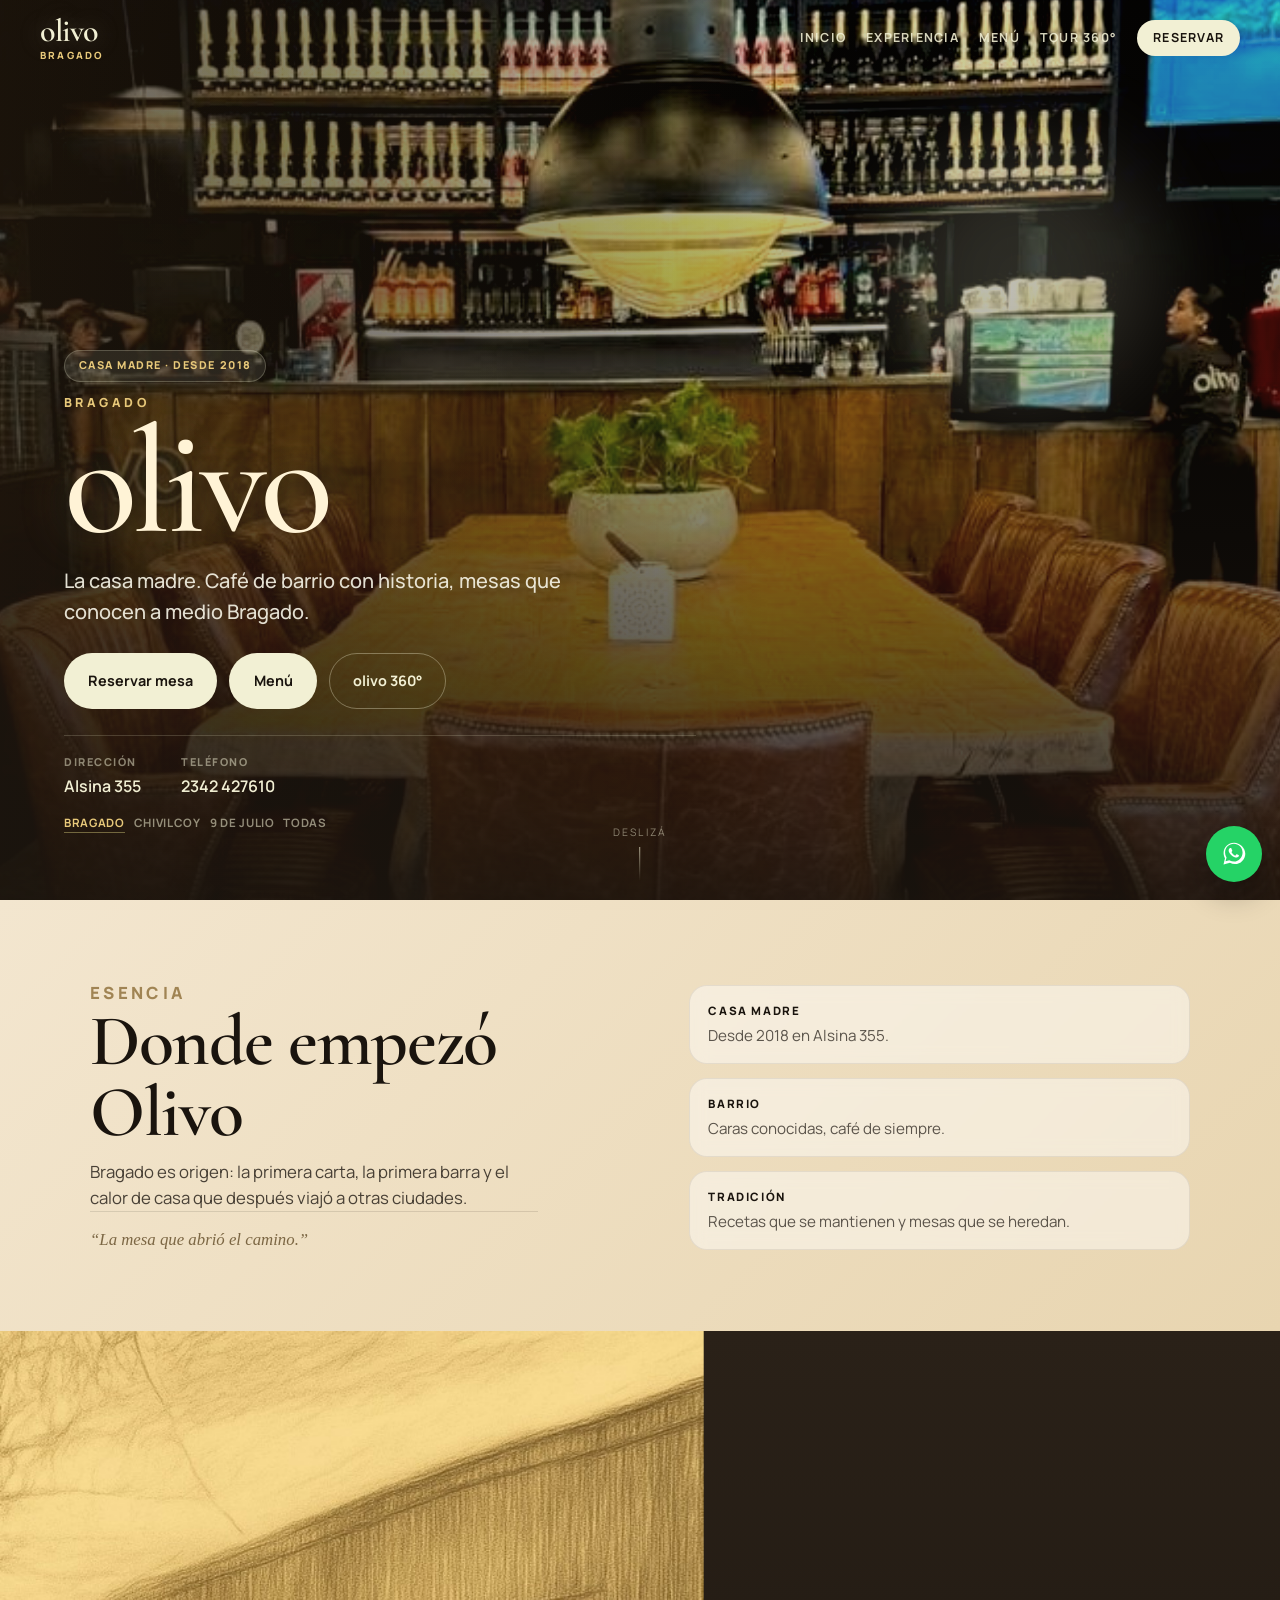
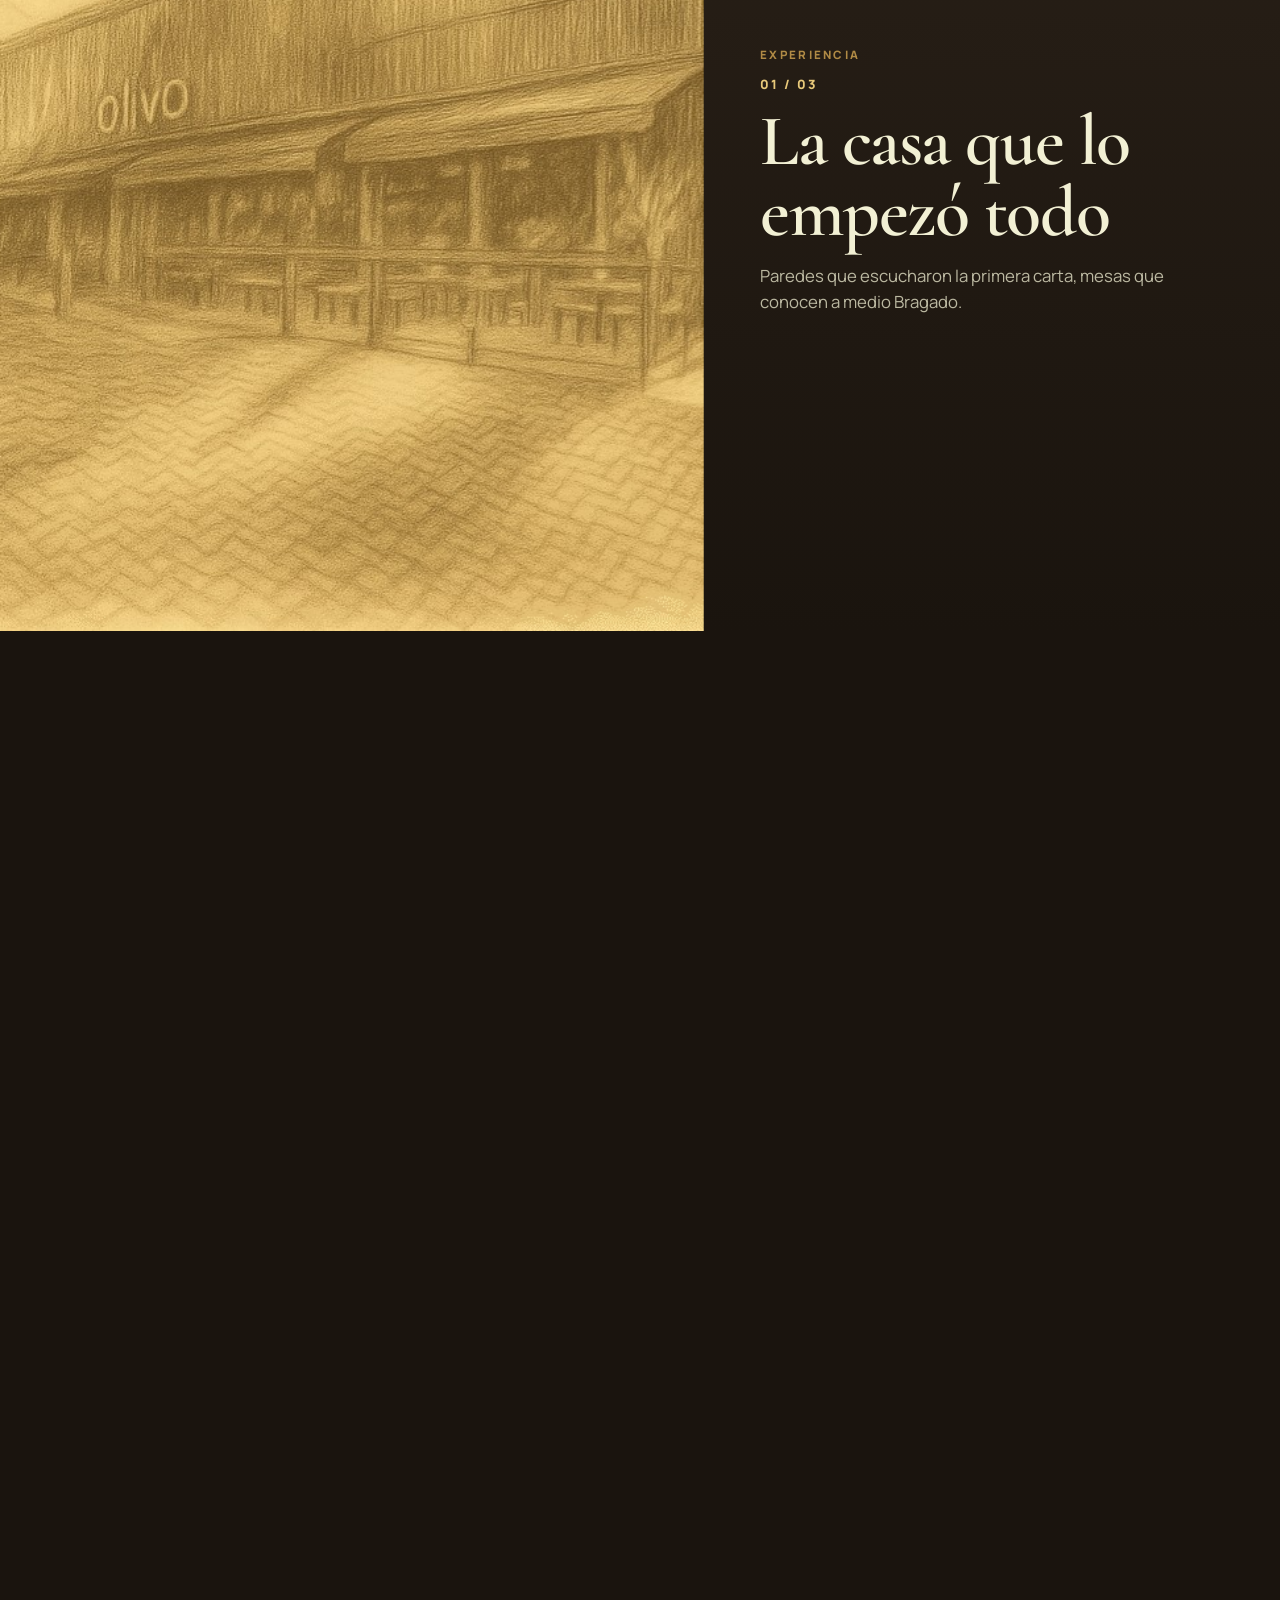
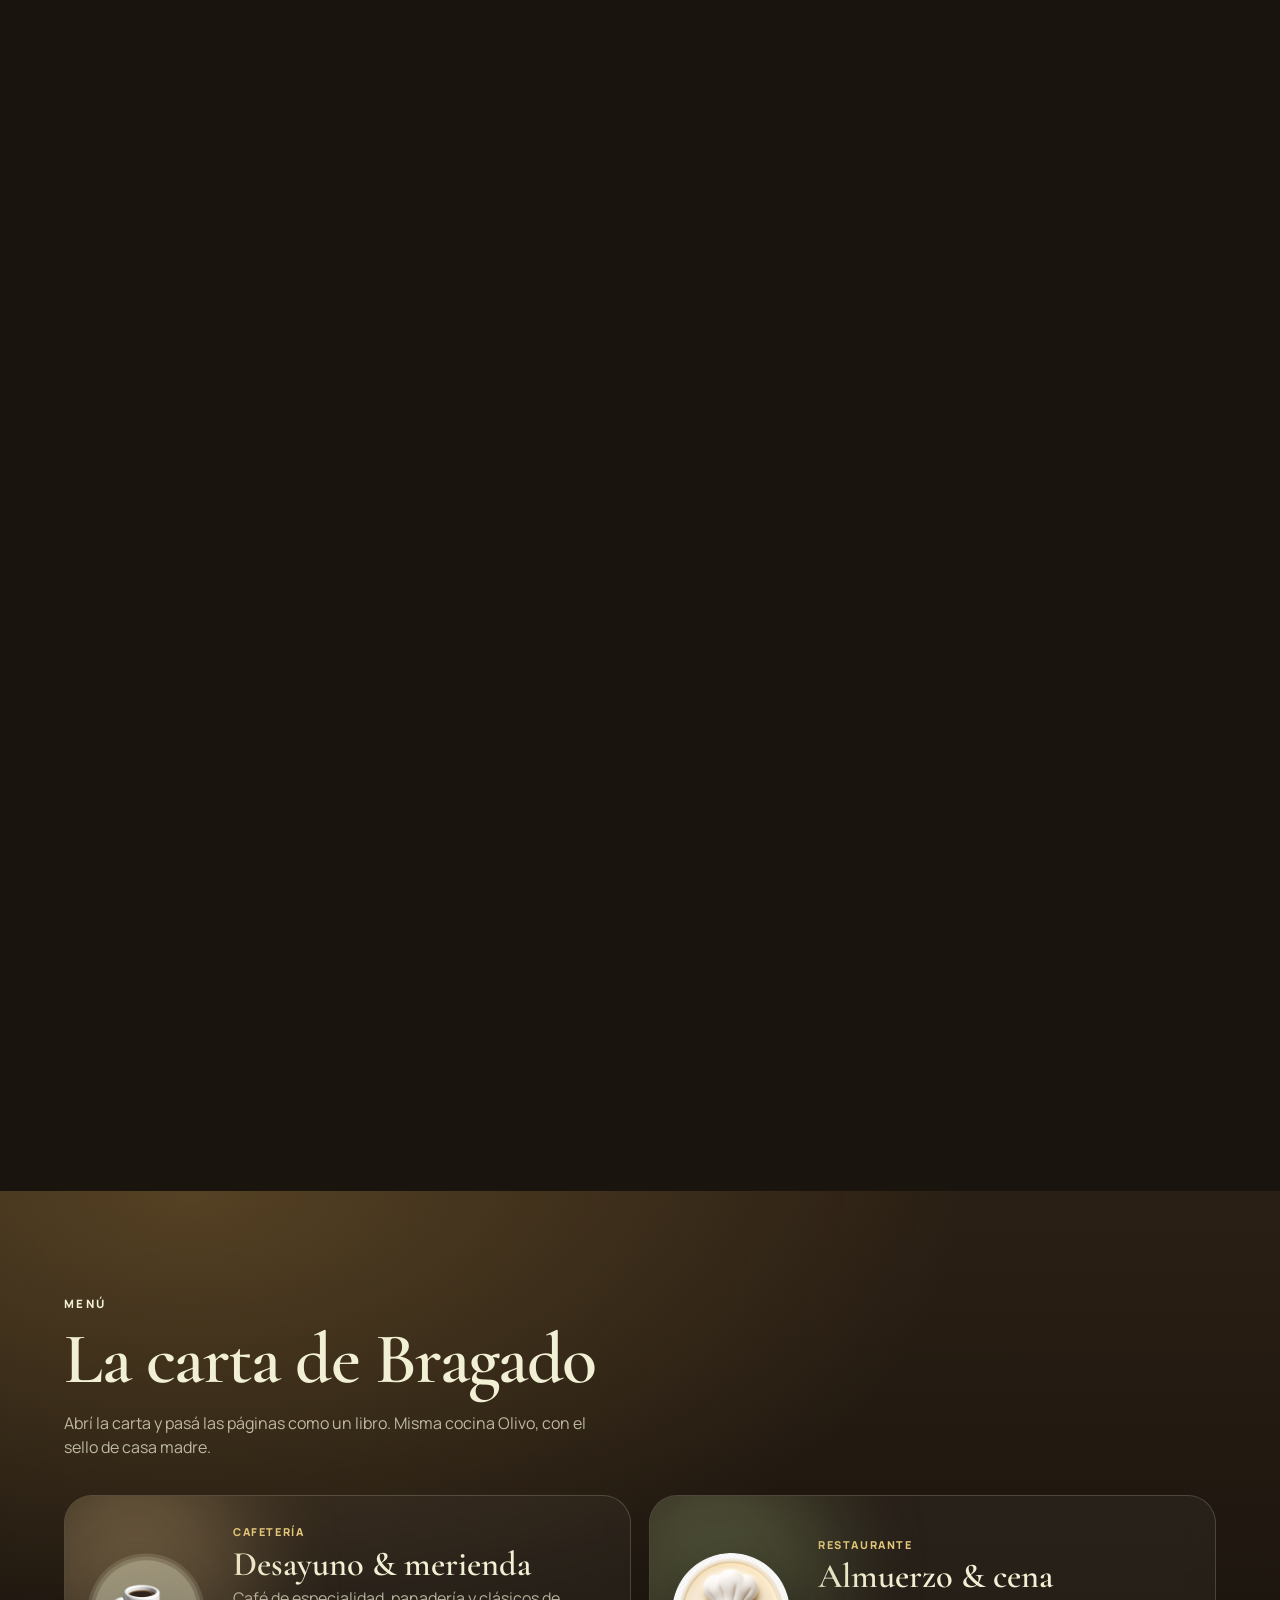
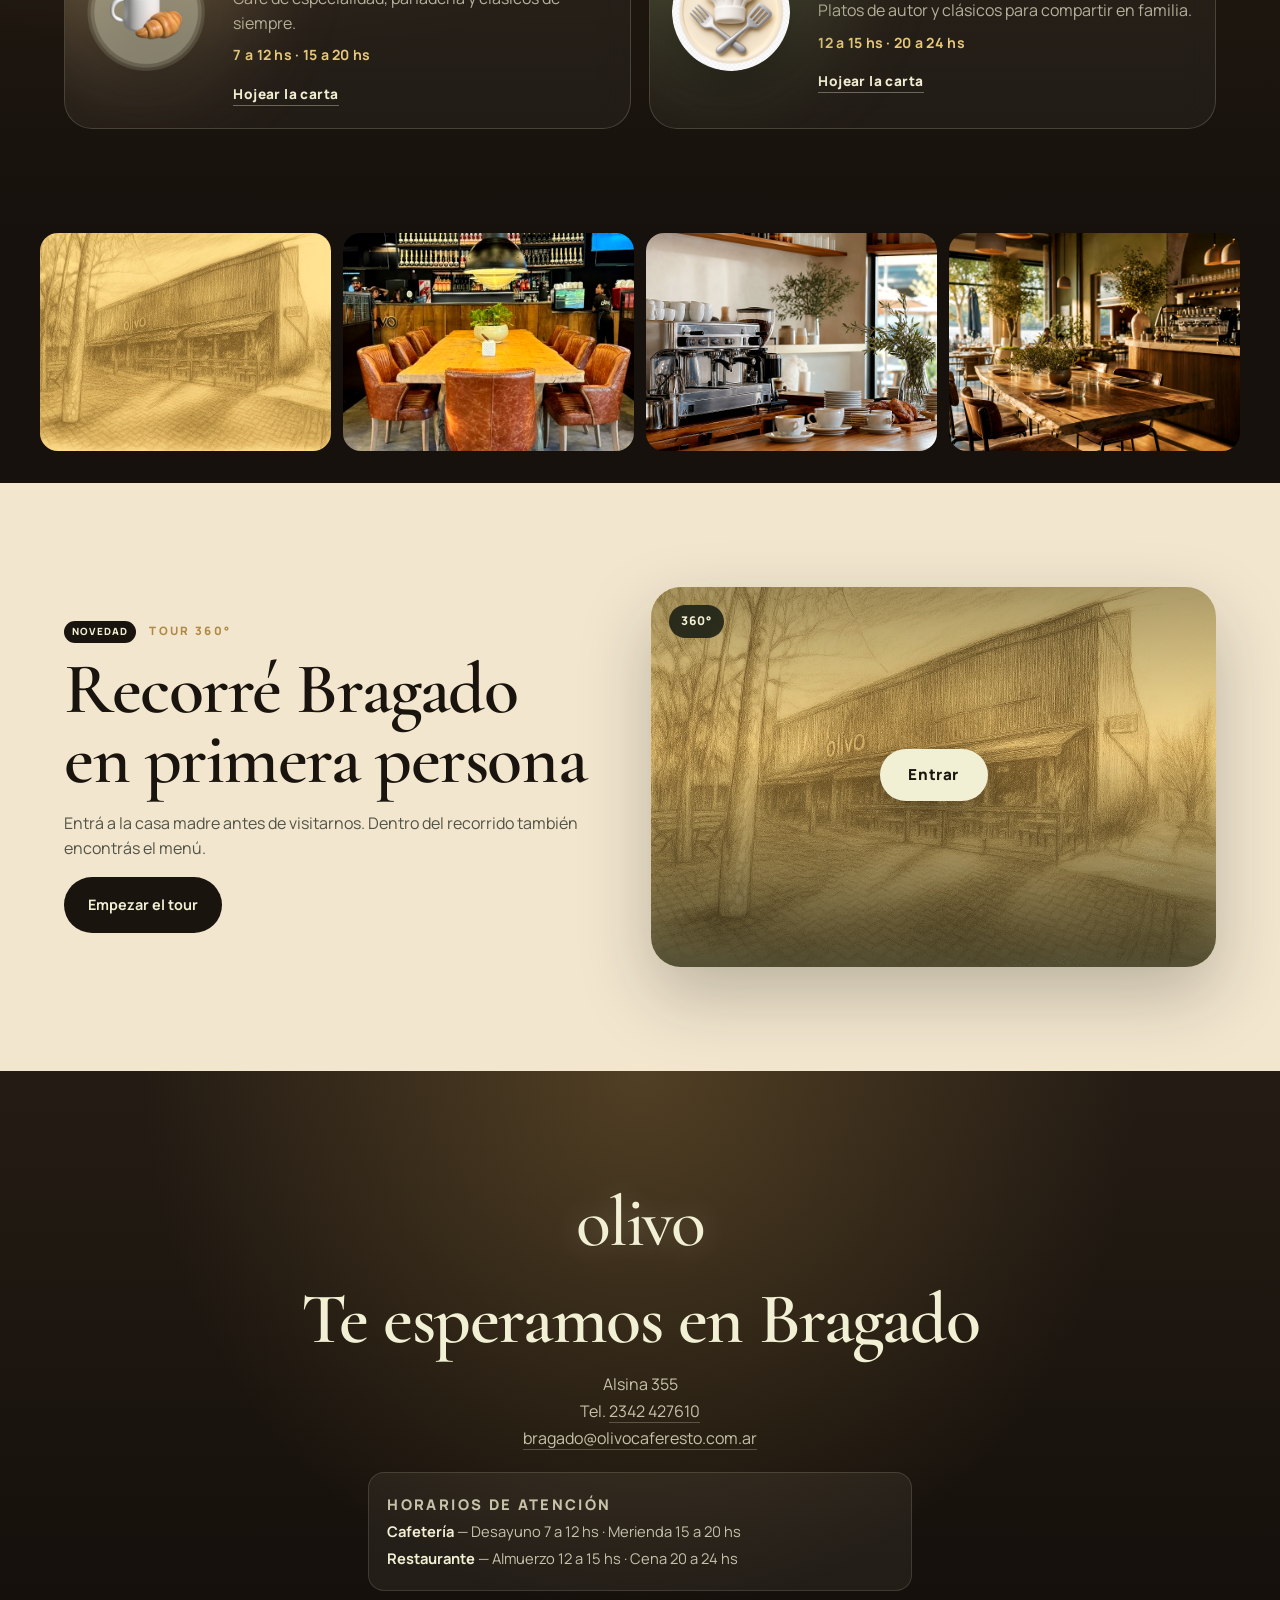
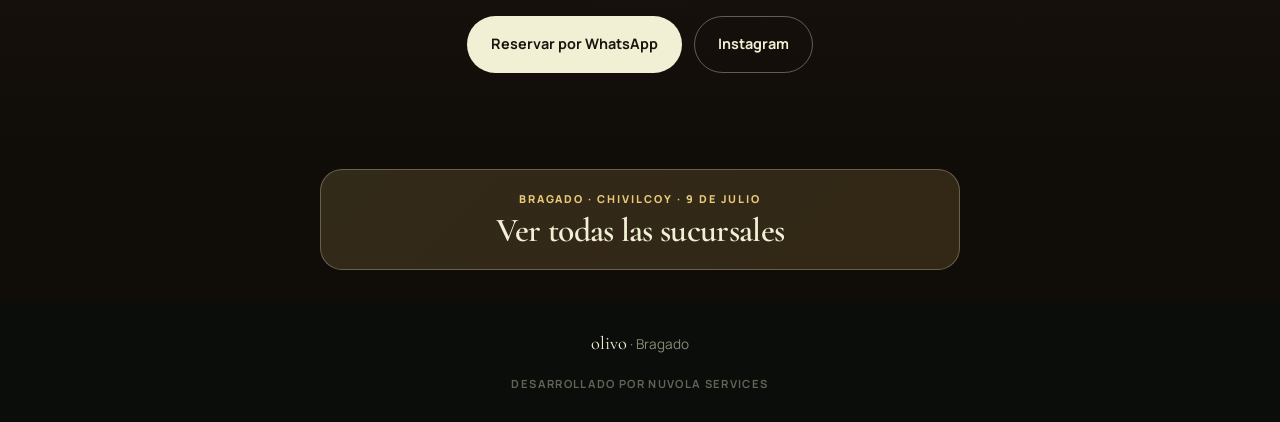
==== commit 5b83b99f: "Differentiate branch essences, add menu carousel and stronger hub CTA. Co-authored-by: Cursor <curso" ====
--- a/bragado/index.html
+++ b/bragado/index.html
@@ -48,7 +48,7 @@
         <p class="hero__branch reveal" data-reveal>Bragado</p>
         <h1 class="hero__brand reveal" data-reveal>olivo</h1>
         <p class="hero__tagline reveal" data-reveal>
-          Donde empezó todo. La mesa original, el aroma a café de siempre y ese ritmo que nos hizo crecer.
+          La casa madre. Café de barrio con historia, mesas que conocen a medio Bragado.
         </p>
         <div class="hero__actions reveal" data-reveal>
           <a class="btn btn--primary" href="#reserva">Reservar mesa</a>
@@ -74,6 +74,31 @@
       </div>
 
       <div class="hero__hint" aria-hidden="true"><span>Deslizá</span><i></i></div>
+    </section>
+
+    <section class="essence reveal-scope" aria-label="Esencia Bragado">
+      <div class="essence__grid">
+        <div class="essence__lead reveal reveal--soft" data-reveal>
+          <p class="eyebrow">Esencia</p>
+          <h2>Donde empezó Olivo</h2>
+          <p>Bragado es origen: la primera carta, la primera barra y el calor de casa que después viajó a otras ciudades.</p>
+          <p class="essence__quote">“La mesa que abrió el camino.”</p>
+        </div>
+        <div class="essence__pills">
+          <div class="essence__item reveal reveal--lift" data-reveal>
+            <strong>Casa madre</strong>
+            <p>Desde 2018 en Alsina 355.</p>
+          </div>
+          <div class="essence__item reveal reveal--lift" data-reveal>
+            <strong>Barrio</strong>
+            <p>Caras conocidas, café de siempre.</p>
+          </div>
+          <div class="essence__item reveal reveal--lift" data-reveal>
+            <strong>Tradición</strong>
+            <p>Recetas que se mantienen y mesas que se heredan.</p>
+          </div>
+        </div>
+      </div>
     </section>
 
     <section class="story" id="experiencia" aria-label="La experiencia Olivo Bragado">
@@ -135,7 +160,7 @@
         <h2>La carta de Bragado</h2>
         <p>Abrí la carta y pasá las páginas como un libro. Misma cocina Olivo, con el sello de casa madre.</p>
       </div>
-
+      <p class="cartas__hint" aria-hidden="true">Deslizá para ver más →</p>
       <div class="cartas__stage">
         <a class="carta carta--cafe reveal reveal--lift" data-reveal href="../carta/?carta=cafeteria">
           <div class="carta__glow" aria-hidden="true"></div>
@@ -215,9 +240,15 @@
     </section>
   </main>
 
+  <section class="hub-jump">
+    <a class="hub-jump__btn" href="../multisucursal/">
+      <span>Bragado · Chivilcoy · 9 de Julio</span>
+      <strong>Ver todas las sucursales</strong>
+    </a>
+  </section>
+
   <footer class="site-footer">
     <p><span class="site-footer__brand">olivo</span> · Bragado</p>
-    <p><a class="site-footer__link" href="../multisucursal/">Ver todas las sucursales</a></p>
     <a class="site-footer__credit" href="https://www.nuvola.services" target="_blank" rel="noopener noreferrer">
       DESARROLLADO POR NUVOLA SERVICES
     </a>
--- a/assets/css/styles.css
+++ b/assets/css/styles.css
@@ -332,6 +332,17 @@
 .cartas__intro { max-width: 38rem; margin-bottom: 2.2rem; }
 .cartas__intro .eyebrow, .cartas__intro h2 { color: var(--sand); }
 .cartas__intro p { color: rgba(242,240,212,.72); max-width: 34rem; }
+
+.cartas__hint {
+  display: none;
+  margin: 0.85rem 0 0;
+  font-size: 0.68rem;
+  font-weight: 700;
+  letter-spacing: 0.16em;
+  text-transform: uppercase;
+  color: rgba(242, 240, 212, 0.45);
+  text-align: center;
+}
 
 .cartas__stage {
   display: grid; grid-template-columns: 1fr 1fr; gap: 1.15rem; perspective: 1400px;
@@ -639,15 +650,8 @@
   font-family: var(--font-display); font-size: 1.15rem; color: var(--sand);
 }
 .site-footer__link {
-  display: inline-block;
-  margin-top: 0.55rem;
-  font-size: 0.78rem;
-  font-weight: 700;
-  letter-spacing: 0.04em;
-  color: rgba(242, 240, 212, 0.55);
-  border-bottom: 1px solid rgba(242, 240, 212, 0.22);
-}
-.site-footer__link:hover { color: var(--gold); border-bottom-color: var(--gold); }
+  display: none;
+}
 
 .site-footer__credit {
   display: inline-block;
@@ -692,10 +696,46 @@
 
 @media (max-width: 960px) {
   .story__sticky,
-  .cartas__stage,
   .portal__rail,
   .horarios__inner {
     grid-template-columns: 1fr;
+  }
+
+  .cartas {
+    padding-left: 0;
+    padding-right: 0;
+  }
+
+  .cartas__intro {
+    padding-inline: clamp(1.25rem, 5vw, 4rem);
+  }
+
+  .cartas__hint {
+    display: block;
+    padding-inline: 1.25rem;
+  }
+
+  .cartas__stage {
+    display: grid;
+    grid-auto-flow: column;
+    grid-auto-columns: minmax(82%, 340px);
+    grid-template-columns: none;
+    gap: 0.85rem;
+    overflow-x: auto;
+    overflow-y: visible;
+    scroll-snap-type: x mandatory;
+    scroll-padding-inline: 1.25rem;
+    padding: 0.35rem 1.25rem 1rem;
+    -webkit-overflow-scrolling: touch;
+    scrollbar-width: none;
+    perspective: none;
+  }
+
+  .cartas__stage::-webkit-scrollbar { display: none; }
+
+  .cartas__stage .carta {
+    scroll-snap-align: center;
+    min-height: 200px;
   }
 
   .horarios__grid {
--- a/assets/css/branch.css
+++ b/assets/css/branch.css
@@ -1,51 +1,260 @@
-/* Per-branch visual accents */
+/* ═══════════════════════════════════════════
+   Branch identity — each city has its own feel
+   ═══════════════════════════════════════════ */
+
+/* ——— Chivilcoy: plaza, encuentro, oliva ——— */
+.theme-chivilcoy {
+  --olive-leaf: #7a8f55;
+  --gold: #d4c97a;
+  --glow: rgba(242, 240, 212, 0.42);
+}
+
+.theme-chivilcoy .essence {
+  background:
+    radial-gradient(ellipse at 10% 50%, rgba(122, 143, 85, 0.18), transparent 50%),
+    linear-gradient(180deg, #12170f, #1a2216);
+}
+
+/* ——— Bragado: origen, casa madre, cálido ——— */
 .theme-bragado {
-  --olive-leaf: #a8894a;
-  --gold: #e2c57a;
-  --glow: rgba(226, 197, 122, 0.4);
+  --olive-leaf: #b08a45;
+  --gold: #e8c97a;
+  --glow: rgba(232, 201, 122, 0.45);
+  --olive-deep: #1a140e;
+}
+
+.theme-bragado body,
+body.theme-bragado {
+  background: #1a140e;
 }
 
 .theme-bragado .hero__media img {
-  object-position: center 45%;
-  filter: saturate(1.08) contrast(1.06) sepia(0.12);
+  object-position: center 42%;
+  filter: saturate(1.1) contrast(1.08) sepia(0.18) brightness(0.95);
+}
+
+.theme-bragado .hero__veil {
+  background:
+    linear-gradient(180deg, rgba(26, 20, 14, 0.15) 0%, rgba(26, 20, 14, 0.35) 45%, rgba(26, 20, 14, 0.92) 100%),
+    linear-gradient(90deg, rgba(40, 28, 14, 0.65) 0%, transparent 60%);
+}
+
+.theme-bragado .hero__brand {
+  color: #fff3d6;
+  text-shadow: 0 2px 24px rgba(0, 0, 0, 0.55), 0 0 48px rgba(232, 201, 122, 0.35);
+}
+
+.theme-bragado .story {
+  background: #1a140e;
+}
+
+.theme-bragado .story__copy {
+  background: linear-gradient(180deg, #2a2118, #1a140e);
 }
 
 .theme-bragado .cartas {
   background:
-    radial-gradient(ellipse at 20% 0%, rgba(168, 137, 74, 0.28), transparent 48%),
-    linear-gradient(180deg, #241c14, #14100c);
+    radial-gradient(ellipse at 15% 0%, rgba(176, 138, 69, 0.32), transparent 50%),
+    linear-gradient(180deg, #2a1f14, #16110c);
+}
+
+.theme-bragado .gallery {
+  background: #16110c;
 }
 
 .theme-bragado .portal {
-  background: #f0e6d2;
-}
-
+  background: #f3e6cf;
+}
+
+.theme-bragado .contact {
+  background:
+    radial-gradient(ellipse at 50% 0%, rgba(176, 138, 69, 0.32), transparent 55%),
+    linear-gradient(180deg, #241c14, #100c08);
+}
+
+.theme-bragado .essence {
+  background: linear-gradient(135deg, #f3e6cf 0%, #e8d5b0 100%);
+  color: #1a140e;
+}
+
+.theme-bragado .essence .eyebrow { color: #8a6a32; }
+.theme-bragado .essence h2 { color: #1a140e; }
+.theme-bragado .essence__item strong { color: #1a140e; }
+.theme-bragado .essence__item p { color: rgba(26, 20, 14, 0.7); }
+.theme-bragado .essence__quote {
+  color: #5c4520;
+  border-color: rgba(26, 20, 14, 0.15);
+}
+
+/* ——— 9 de Julio: avenida, noche, frío ——— */
 .theme-nuevedejulio {
-  --olive-leaf: #6f8fa8;
-  --gold: #c9d4e0;
-  --glow: rgba(201, 212, 224, 0.35);
+  --olive-leaf: #7a9bb0;
+  --gold: #d0dce8;
+  --glow: rgba(208, 220, 232, 0.32);
+  --olive-deep: #0a0e14;
+  --sand: #e8eef4;
+}
+
+body.theme-nuevedejulio {
+  background: #0a0e14;
+  color: #e8eef4;
 }
 
 .theme-nuevedejulio .hero__media img {
-  object-position: center 30%;
-  filter: saturate(0.95) contrast(1.1) brightness(0.92);
+  object-position: center 28%;
+  filter: saturate(0.88) contrast(1.15) brightness(0.85) hue-rotate(-8deg);
+}
+
+.theme-nuevedejulio .hero__veil {
+  background:
+    linear-gradient(180deg, rgba(10, 14, 20, 0.35) 0%, rgba(10, 14, 20, 0.45) 40%, rgba(10, 14, 20, 0.94) 100%),
+    linear-gradient(90deg, rgba(10, 18, 28, 0.75) 0%, transparent 55%);
+}
+
+.theme-nuevedejulio .hero__brand {
+  letter-spacing: 0.02em;
+  font-weight: 500;
+  color: #f0f5fa;
+  text-shadow: 0 0 40px rgba(122, 155, 176, 0.45), 0 2px 20px rgba(0, 0, 0, 0.6);
+  animation: none;
+}
+
+.theme-nuevedejulio .hero__branch {
+  color: #a8c4d8;
+}
+
+.theme-nuevedejulio .story {
+  background: #0a0e14;
+}
+
+.theme-nuevedejulio .story__copy {
+  background: linear-gradient(180deg, #121820, #0a0e14);
 }
 
 .theme-nuevedejulio .cartas {
   background:
-    radial-gradient(ellipse at 80% 0%, rgba(111, 143, 168, 0.28), transparent 50%),
-    linear-gradient(180deg, #151a20, #0c1014);
+    radial-gradient(ellipse at 85% 0%, rgba(122, 155, 176, 0.28), transparent 50%),
+    linear-gradient(180deg, #121820, #080c10);
+}
+
+.theme-nuevedejulio .gallery {
+  background: #080c10;
 }
 
 .theme-nuevedejulio .portal {
-  background: #d9e0e6;
+  background: #1a222c;
+  color: var(--sand);
+}
+
+.theme-nuevedejulio .portal .eyebrow { color: #7a9bb0; }
+.theme-nuevedejulio .portal h2 { color: #e8eef4; }
+.theme-nuevedejulio .portal__panel p { color: rgba(232, 238, 244, 0.72); }
+.theme-nuevedejulio .btn--dark {
+  background: #e8eef4;
+  color: #0a0e14;
+}
+
+.theme-nuevedejulio .contact {
+  background:
+    radial-gradient(ellipse at 50% 0%, rgba(122, 155, 176, 0.22), transparent 55%),
+    linear-gradient(180deg, #121820, #06090e);
 }
 
 .theme-nuevedejulio .btn--primary {
-  background: #e8eef3;
-  color: #101820;
-}
-
+  background: #e8eef4;
+  color: #0a0e14;
+}
+
+.theme-nuevedejulio .essence {
+  background:
+    radial-gradient(ellipse at 80% 20%, rgba(122, 155, 176, 0.2), transparent 45%),
+    linear-gradient(180deg, #0e141c, #0a0e14);
+  color: #e8eef4;
+  border-top: 1px solid rgba(232, 238, 244, 0.08);
+  border-bottom: 1px solid rgba(232, 238, 244, 0.08);
+}
+
+.theme-nuevedejulio .essence .eyebrow { color: #7a9bb0; }
+.theme-nuevedejulio .essence h2 { color: #e8eef4; }
+.theme-nuevedejulio .essence__item strong { color: #e8eef4; }
+.theme-nuevedejulio .essence__item p { color: rgba(232, 238, 244, 0.68); }
+.theme-nuevedejulio .essence__quote {
+  color: #a8c4d8;
+  border-color: rgba(232, 238, 244, 0.15);
+}
+
+/* ——— Shared essence block ——— */
+.essence {
+  padding: clamp(3.2rem, 7vw, 5rem) clamp(1.25rem, 5vw, 4rem);
+  color: var(--sand);
+}
+
+.essence__grid {
+  display: grid;
+  grid-template-columns: 1.1fr 1fr;
+  gap: clamp(1.5rem, 4vw, 3rem);
+  align-items: end;
+  max-width: 1100px;
+  margin: 0 auto;
+}
+
+.essence__lead h2 {
+  margin-bottom: 0.75rem;
+}
+
+.essence__lead > p {
+  margin: 0;
+  max-width: 28rem;
+  font-size: 1.05rem;
+  opacity: 0.78;
+}
+
+.essence__quote {
+  margin: 1.25rem 0 0;
+  padding-top: 1.1rem;
+  border-top: 1px solid rgba(242, 240, 212, 0.18);
+  font-family: var(--font-display);
+  font-size: clamp(1.35rem, 3vw, 1.85rem);
+  font-style: italic;
+  line-height: 1.25;
+  color: var(--gold);
+}
+
+.essence__pills {
+  display: grid;
+  gap: 0.85rem;
+}
+
+.essence__item {
+  padding: 1rem 1.15rem;
+  border-radius: 18px;
+  background: rgba(255, 255, 255, 0.05);
+  border: 1px solid rgba(255, 255, 255, 0.1);
+  backdrop-filter: blur(8px);
+}
+
+.essence__item strong {
+  display: block;
+  margin-bottom: 0.25rem;
+  font-size: 0.72rem;
+  font-weight: 800;
+  letter-spacing: 0.14em;
+  text-transform: uppercase;
+  color: var(--gold);
+}
+
+.essence__item p {
+  margin: 0;
+  font-size: 0.95rem;
+  color: rgba(242, 240, 212, 0.75);
+}
+
+.theme-bragado .essence__item {
+  background: rgba(255, 255, 255, 0.45);
+  border-color: rgba(26, 20, 14, 0.08);
+}
+
+/* ——— Branch chip / nav ——— */
 .branch-chip {
   display: inline-flex;
   align-items: center;
@@ -83,3 +292,66 @@
   color: var(--gold);
   border-bottom-color: rgba(212, 201, 122, 0.45);
 }
+
+/* ——— Hub jump (antes del footer) ——— */
+.hub-jump {
+  padding: 0 clamp(1.25rem, 5vw, 4rem) 2rem;
+  background: #0a0d09;
+}
+
+.theme-bragado .hub-jump { background: #100c08; }
+.theme-nuevedejulio .hub-jump { background: #06090e; }
+
+.hub-jump__btn {
+  display: flex;
+  flex-direction: column;
+  align-items: center;
+  justify-content: center;
+  gap: 0.35rem;
+  width: 100%;
+  max-width: 640px;
+  margin: 0 auto;
+  padding: 1.35rem 1.5rem;
+  border-radius: 22px;
+  background:
+    linear-gradient(135deg, rgba(242, 240, 212, 0.12), rgba(122, 143, 85, 0.18));
+  border: 1px solid rgba(242, 240, 212, 0.28);
+  color: var(--sand);
+  text-align: center;
+  transition: transform 0.35s var(--ease), border-color 0.3s, background 0.3s;
+}
+
+.hub-jump__btn:hover {
+  transform: translateY(-4px);
+  border-color: rgba(242, 240, 212, 0.5);
+  background:
+    linear-gradient(135deg, rgba(242, 240, 212, 0.18), rgba(122, 143, 85, 0.28));
+}
+
+.hub-jump__btn span {
+  font-size: 0.68rem;
+  font-weight: 800;
+  letter-spacing: 0.18em;
+  text-transform: uppercase;
+  color: var(--gold);
+}
+
+.hub-jump__btn strong {
+  font-family: var(--font-display);
+  font-size: clamp(1.55rem, 4vw, 2.1rem);
+  font-weight: 600;
+  letter-spacing: -0.02em;
+  line-height: 1;
+}
+
+.theme-bragado .hub-jump__btn {
+  background: linear-gradient(135deg, rgba(232, 201, 122, 0.16), rgba(176, 138, 69, 0.22));
+}
+
+.theme-nuevedejulio .hub-jump__btn {
+  background: linear-gradient(135deg, rgba(208, 220, 232, 0.12), rgba(122, 155, 176, 0.22));
+}
+
+@media (max-width: 960px) {
+  .essence__grid { grid-template-columns: 1fr; }
+}
